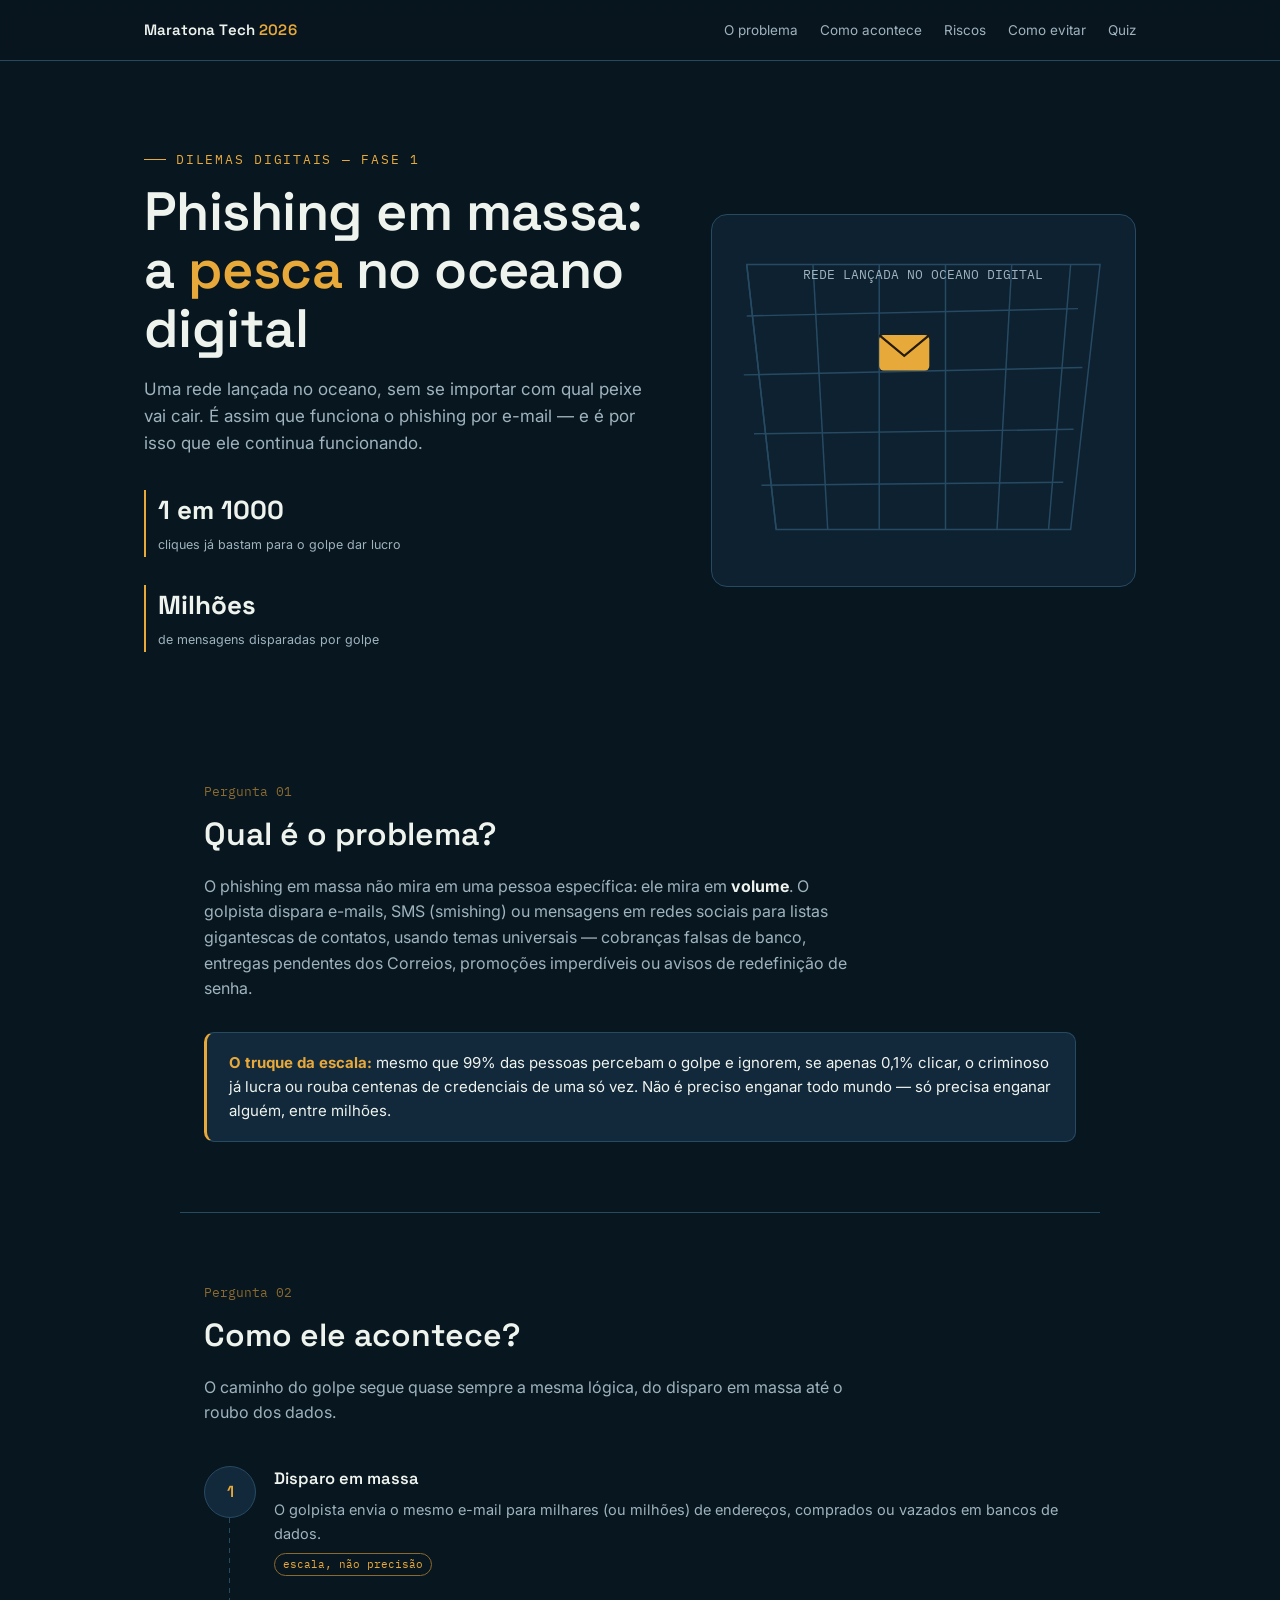
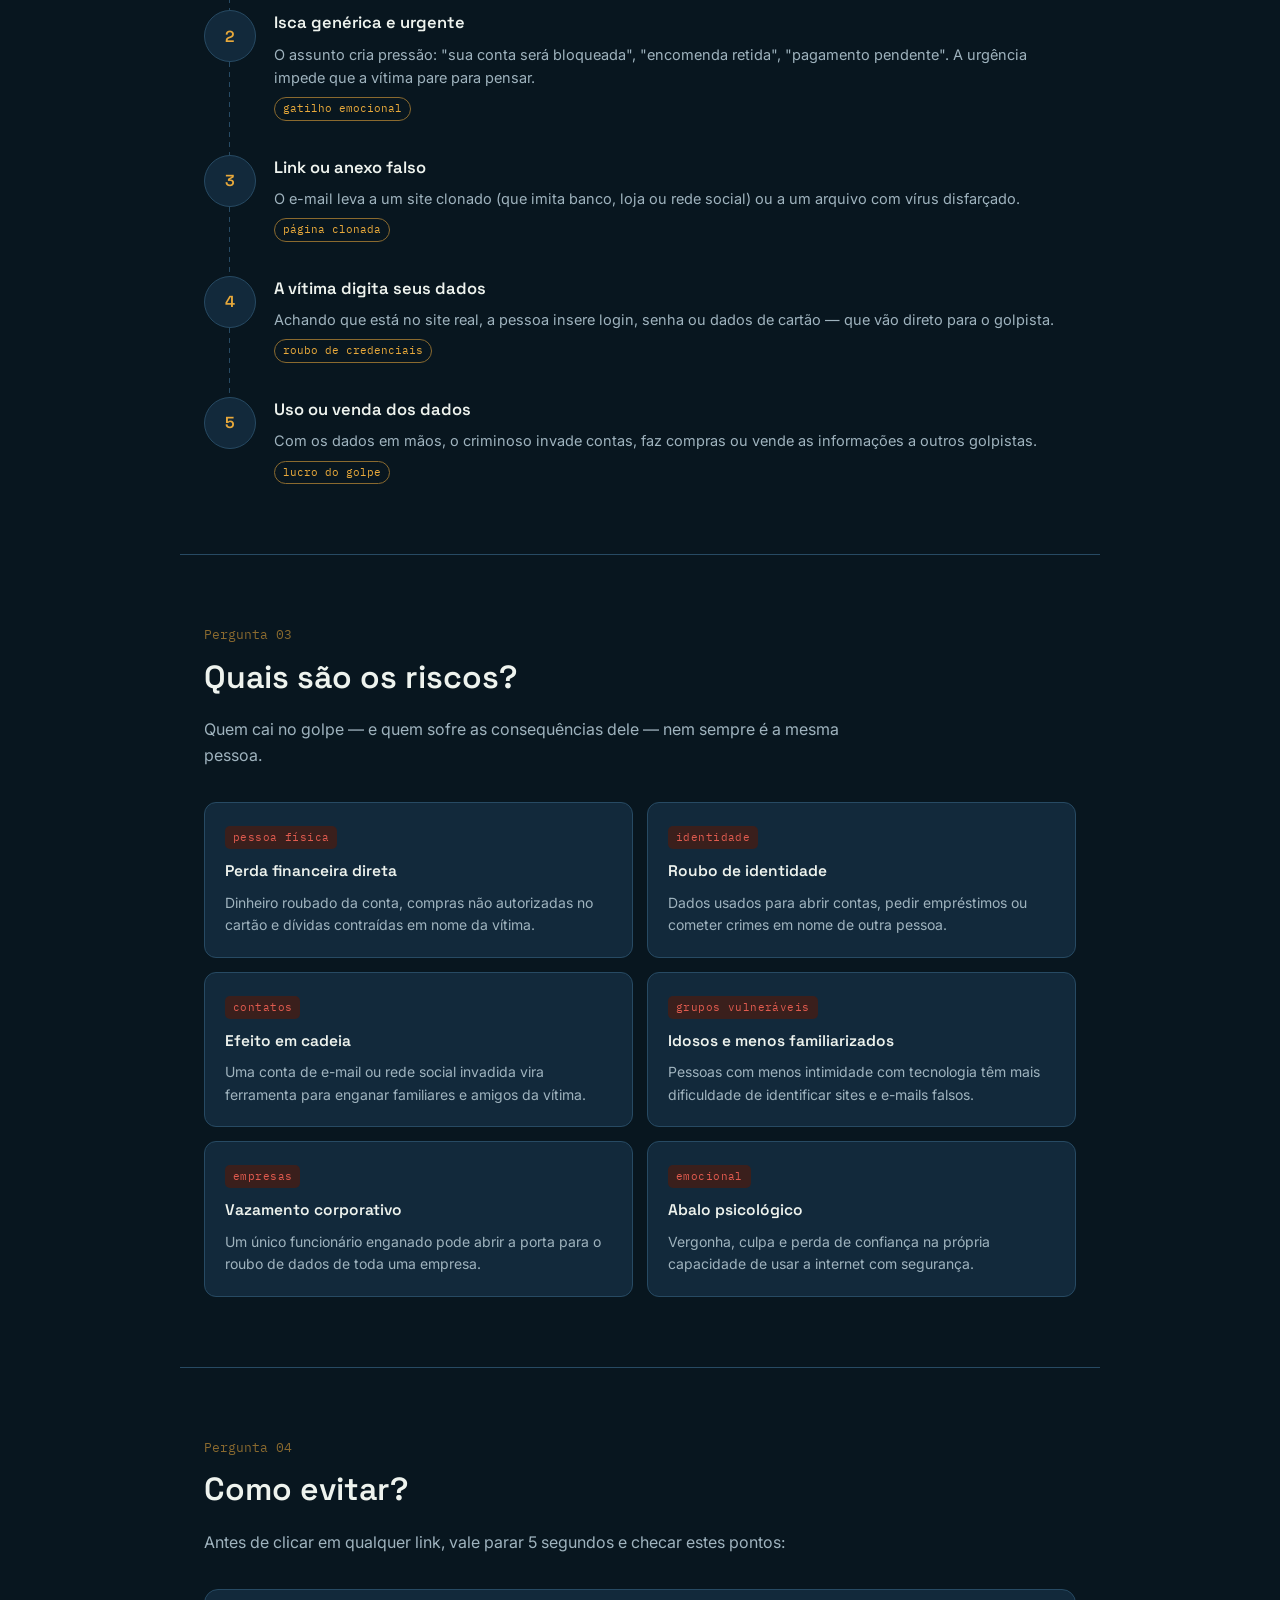
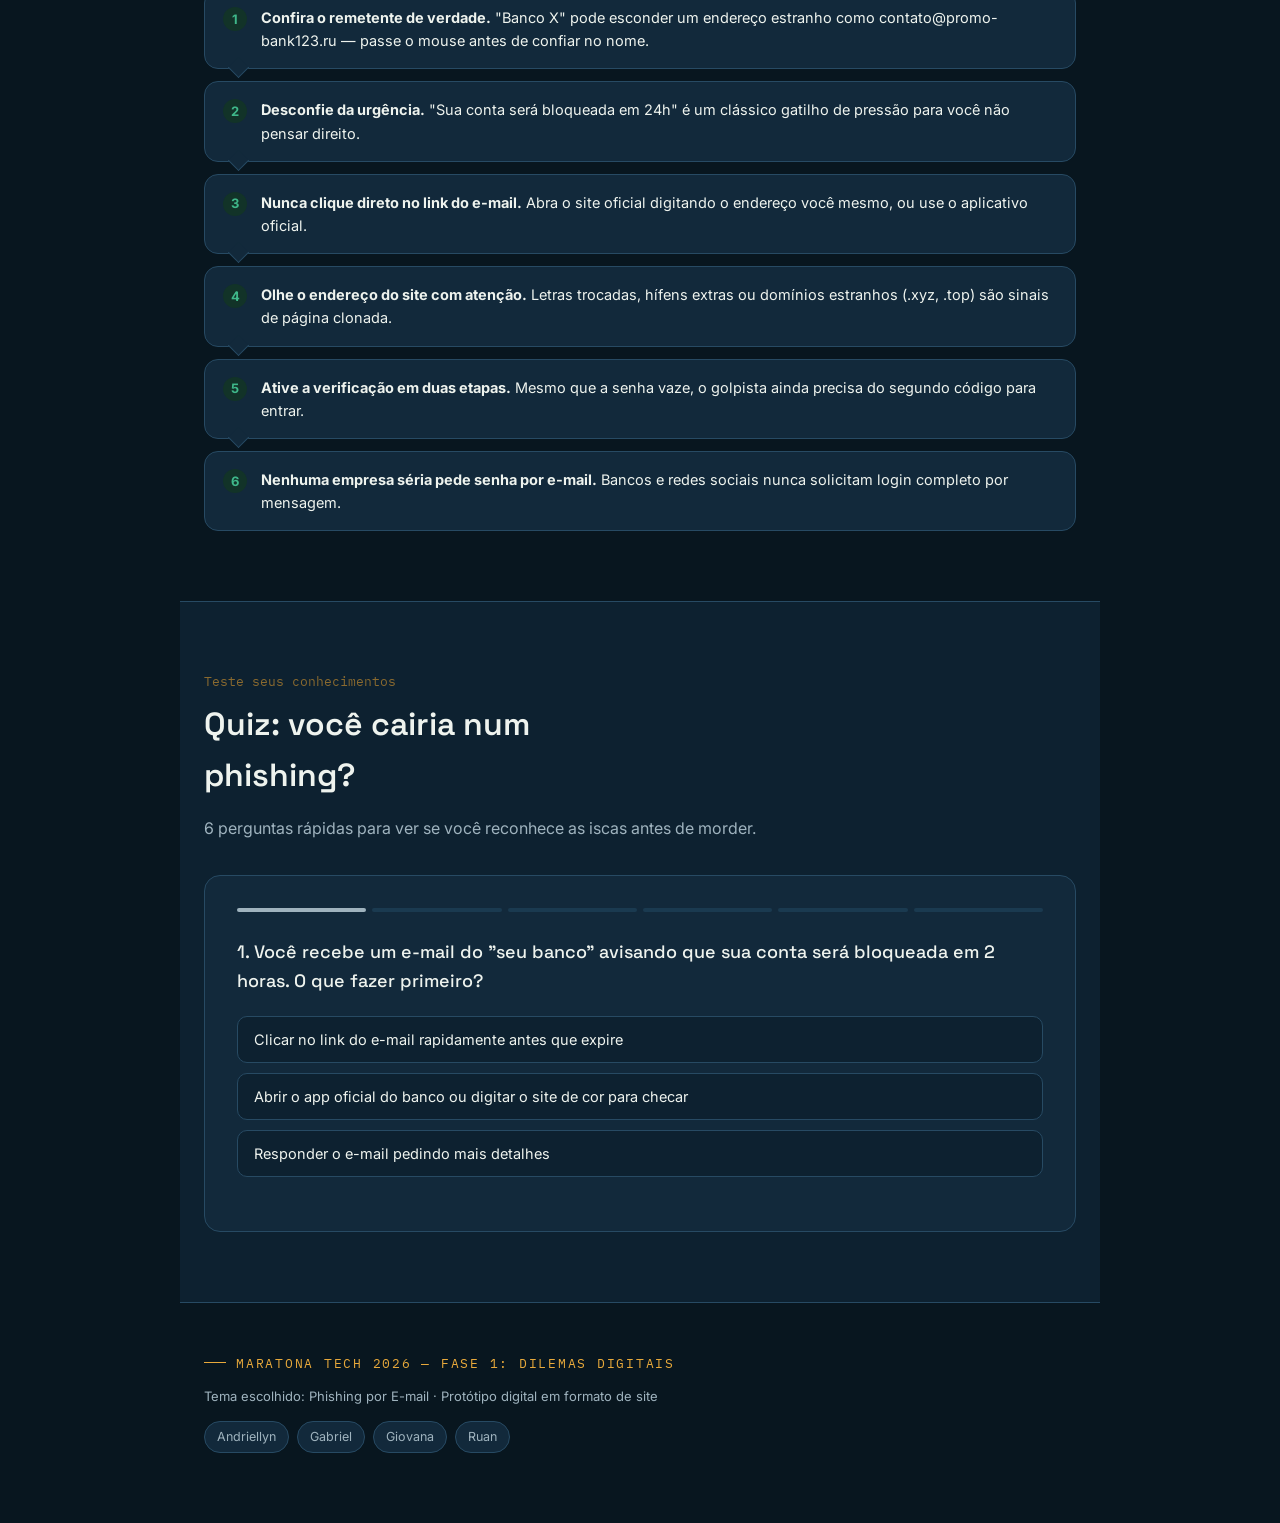
==== index.html @ bdad324e "Add files via upload" ====
<!DOCTYPE html>
<html lang="pt-BR">

<head>
  <meta charset="UTF-8">
  <meta name="viewport" content="width=device-width, initial-scale=1.0">
  <title>Phishing em Massa — Maratona Tech 2026</title>
  <link rel="preconnect" href="https://fonts.googleapis.com">
  <link rel="preconnect" href="https://fonts.gstatic.com" crossorigin>
  <link
    href="https://fonts.googleapis.com/css2?family=Space+Grotesk:wght@400;500;600;700&family=Inter:wght@400;500;600&family=IBM+Plex+Mono:wght@500&display=swap"
    rel="stylesheet">
  <style>
    :root {
      --navy-0: #08161F;
      --navy-1: #0D2130;
      --navy-2: #12293B;
      --navy-3: #1A3A50;
      --line: #274A63;
      --foam: #EEF3EE;
      --foam-dim: #9FB3BE;
      --hook: #E8A93B;
      --hook-dim: #8A6A2F;
      --danger: #E15B4F;
      --danger-bg: #3A1F1C;
      --safe: #3FB88A;
      --safe-bg: #123328;
    }

    * {
      box-sizing: border-box;
    }

    html {
      scroll-behavior: smooth;
    }

    body {
      margin: 0;
      background: var(--navy-0);
      color: var(--foam);
      font-family: 'Inter', sans-serif;
      line-height: 1.6;
      -webkit-font-smoothing: antialiased;
    }

    h1,
    h2,
    h3 {
      font-family: 'Space Grotesk', sans-serif;
      margin: 0;
      font-weight: 600;
    }

    .eyebrow {
      font-family: 'IBM Plex Mono', monospace;
      font-size: 12.5px;
      letter-spacing: 0.14em;
      text-transform: uppercase;
      color: var(--hook);
      display: flex;
      align-items: center;
      gap: 10px;
      margin-bottom: 14px;
    }

    .eyebrow::before {
      content: "";
      width: 22px;
      height: 1px;
      background: var(--hook);
      display: inline-block;
    }

    .wrap {
      max-width: 920px;
      margin: 0 auto;
      padding: 0 24px;
    }

    a {
      color: var(--hook);
    }

    /* NAV */
    nav {
      position: sticky;
      top: 0;
      z-index: 50;
      background: rgba(8, 22, 31, 0.88);
      backdrop-filter: blur(10px);
      border-bottom: 1px solid var(--line);
    }

    nav .wrap {
      display: flex;
      align-items: center;
      justify-content: space-between;
      height: 60px;
      max-width: 1040px;
    }

    .brand {
      font-family: 'Space Grotesk', sans-serif;
      font-weight: 600;
      font-size: 15px;
      letter-spacing: 0.01em;
    }

    .brand span {
      color: var(--hook);
    }

    nav ul {
      list-style: none;
      display: flex;
      gap: 22px;
      margin: 0;
      padding: 0;
    }

    nav a {
      color: var(--foam-dim);
      text-decoration: none;
      font-size: 13.5px;
      transition: color .2s;
    }

    nav a:hover {
      color: var(--foam);
    }

    @media (max-width:640px) {
      nav ul {
        display: none;
      }
    }

    /* HERO */
    .hero {
      max-width: 1040px;
      margin: 0 auto;
      padding: 88px 24px 60px;
      position: relative;
    }

    .hero-grid {
      display: grid;
      grid-template-columns: 1.1fr 0.9fr;
      gap: 48px;
      align-items: center;
    }

    @media (max-width:800px) {
      .hero-grid {
        grid-template-columns: 1fr;
      }
    }

    .hero h1 {
      font-size: clamp(34px, 5.4vw, 54px);
      line-height: 1.08;
      letter-spacing: -0.01em;
    }

    .hero h1 em {
      font-style: normal;
      color: var(--hook);
    }

    .hero p.lede {
      color: var(--foam-dim);
      font-size: 17px;
      max-width: 46ch;
      margin-top: 18px;
    }

    .hero-stats {
      display: flex;
      gap: 28px;
      margin-top: 32px;
      flex-wrap: wrap;
    }

    .stat {
      border-left: 2px solid var(--hook);
      padding-left: 12px;
    }

    .stat b {
      display: block;
      font-family: 'Space Grotesk', sans-serif;
      font-size: 26px;
    }

    .stat span {
      font-size: 12.5px;
      color: var(--foam-dim);
    }

    .net-box {
      background: var(--navy-1);
      border: 1px solid var(--line);
      border-radius: 16px;
      padding: 20px;
    }

    /* SECTIONS */
    section {
      max-width: 920px;
      margin: 0 auto;
      padding: 70px 24px;
    }

    section+section {
      border-top: 1px solid var(--line);
    }

    .q-num {
      font-family: 'IBM Plex Mono', monospace;
      color: var(--hook-dim);
      font-size: 13px;
    }

    h2.title {
      font-size: clamp(24px, 3.4vw, 32px);
      margin-top: 6px;
      max-width: 22ch;
    }

    .lead-text {
      color: var(--foam-dim);
      font-size: 16px;
      max-width: 65ch;
      margin-top: 14px;
    }

    /* PROBLEMA */
    .net-visual {
      margin-top: 36px;
    }

    .net-visual svg {
      width: 100%;
      height: auto;
      display: block;
    }

    .callout {
      margin-top: 30px;
      background: var(--navy-2);
      border: 1px solid var(--line);
      border-left: 3px solid var(--hook);
      border-radius: 10px;
      padding: 18px 22px;
      font-size: 15px;
      color: var(--foam);
    }

    .callout b {
      color: var(--hook);
    }

    /* FLOWCHART */
    .flow {
      margin-top: 40px;
      display: flex;
      flex-direction: column;
      gap: 0;
    }

    .flow-step {
      display: grid;
      grid-template-columns: 52px 1fr;
      gap: 18px;
      position: relative;
      padding-bottom: 34px;
    }

    .flow-step:last-child {
      padding-bottom: 0;
    }

    .flow-step::before {
      content: "";
      position: absolute;
      left: 25px;
      top: 52px;
      bottom: 0;
      width: 1px;
      background: repeating-linear-gradient(to bottom, var(--line) 0 5px, transparent 5px 10px);
    }

    .flow-step:last-child::before {
      display: none;
    }

    .flow-num {
      width: 52px;
      height: 52px;
      border-radius: 50%;
      background: var(--navy-2);
      border: 1px solid var(--line);
      display: flex;
      align-items: center;
      justify-content: center;
      font-family: 'Space Grotesk', sans-serif;
      font-weight: 600;
      color: var(--hook);
      flex-shrink: 0;
    }

    .flow-body h3 {
      font-size: 16.5px;
      margin-bottom: 6px;
    }

    .flow-body p {
      margin: 0;
      color: var(--foam-dim);
      font-size: 14.5px;
    }

    .flow-tag {
      display: inline-block;
      margin-top: 8px;
      font-family: 'IBM Plex Mono', monospace;
      font-size: 11px;
      color: var(--hook);
      border: 1px solid var(--hook-dim);
      padding: 2px 8px;
      border-radius: 20px;
    }

    /* RISCOS */
    .risk-grid {
      display: grid;
      grid-template-columns: 1fr 1fr;
      gap: 14px;
      margin-top: 34px;
    }

    @media (max-width:640px) {
      .risk-grid {
        grid-template-columns: 1fr;
      }
    }

    .risk-card {
      background: var(--navy-2);
      border: 1px solid var(--line);
      border-radius: 12px;
      padding: 20px;
    }

    .risk-card h3 {
      font-size: 15.5px;
      margin-bottom: 8px;
      color: var(--foam);
    }

    .risk-card p {
      margin: 0;
      font-size: 14px;
      color: var(--foam-dim);
    }

    .risk-card .tag {
      display: inline-block;
      margin-bottom: 10px;
      font-family: 'IBM Plex Mono', monospace;
      font-size: 10.5px;
      color: var(--danger);
      background: var(--danger-bg);
      padding: 3px 8px;
      border-radius: 5px;
      letter-spacing: 0.04em;
    }

    /* EVITAR */
    .tips {
      display: flex;
      flex-direction: column;
      gap: 12px;
      margin-top: 34px;
    }

    .tip {
      display: flex;
      gap: 14px;
      align-items: flex-start;
      background: var(--navy-2);
      border: 1px solid var(--line);
      border-radius: 14px;
      padding: 16px 18px;
      position: relative;
    }

    .tip::after {
      content: "";
      position: absolute;
      left: 26px;
      bottom: -7px;
      width: 14px;
      height: 14px;
      background: var(--navy-2);
      border-right: 1px solid var(--line);
      border-bottom: 1px solid var(--line);
      transform: rotate(45deg);
    }

    .tip:last-child::after {
      display: none;
    }

    .tip .check {
      flex-shrink: 0;
      width: 24px;
      height: 24px;
      border-radius: 50%;
      background: var(--safe-bg);
      color: var(--safe);
      display: flex;
      align-items: center;
      justify-content: center;
      font-size: 13px;
      font-weight: 700;
      margin-top: 1px;
    }

    .tip p {
      margin: 0;
      font-size: 14.5px;
    }

    .tip b {
      color: var(--foam);
    }

    /* QUIZ */
    .quiz-section {
      background: var(--navy-1);
      border-top: 1px solid var(--line);
    }

    .quiz-box {
      background: var(--navy-2);
      border: 1px solid var(--line);
      border-radius: 16px;
      padding: 32px;
      margin-top: 34px;
    }

    @media (max-width:640px) {
      .quiz-box {
        padding: 22px;
      }
    }

    .quiz-progress {
      display: flex;
      gap: 6px;
      margin-bottom: 26px;
    }

    .quiz-progress span {
      flex: 1;
      height: 4px;
      border-radius: 2px;
      background: var(--navy-3);
      transition: background .3s;
    }

    .quiz-progress span.done {
      background: var(--hook);
    }

    .quiz-progress span.current {
      background: var(--foam-dim);
    }

    .qtext {
      font-size: 18px;
      font-weight: 500;
      margin-bottom: 20px;
      font-family: 'Space Grotesk', sans-serif;
    }

    .options {
      display: flex;
      flex-direction: column;
      gap: 10px;
    }

    .opt {
      text-align: left;
      background: var(--navy-1);
      border: 1px solid var(--line);
      color: var(--foam);
      padding: 14px 16px;
      border-radius: 10px;
      font-family: 'Inter', sans-serif;
      font-size: 14.5px;
      cursor: pointer;
      transition: border-color .15s, background .15s;
    }

    .opt:hover {
      border-color: var(--hook-dim);
    }

    .opt.correct {
      border-color: var(--safe);
      background: var(--safe-bg);
    }

    .opt.wrong {
      border-color: var(--danger);
      background: var(--danger-bg);
    }

    .opt:disabled {
      cursor: default;
    }

    .feedback {
      margin-top: 16px;
      font-size: 14px;
      color: var(--foam-dim);
      display: none;
    }

    .feedback.show {
      display: block;
    }

    .feedback b {
      color: var(--foam);
    }

    .quiz-nav {
      display: flex;
      justify-content: flex-end;
      margin-top: 22px;
    }

    .btn {
      font-family: 'Space Grotesk', sans-serif;
      background: var(--hook);
      color: #241A05;
      border: none;
      padding: 11px 22px;
      border-radius: 8px;
      font-size: 14px;
      font-weight: 600;
      cursor: pointer;
      display: none;
    }

    .btn.show {
      display: inline-block;
    }

    .btn:hover {
      filter: brightness(1.08);
    }

    .result {
      display: none;
      text-align: center;
    }

    .result.show {
      display: block;
    }

    .result .score {
      font-family: 'Space Grotesk', sans-serif;
      font-size: 46px;
      color: var(--hook);
    }

    .result p {
      color: var(--foam-dim);
      max-width: 44ch;
      margin: 10px auto 0;
    }

    .btn-outline {
      margin-top: 20px;
      background: transparent;
      color: var(--foam);
      border: 1px solid var(--line);
      font-family: 'Inter', sans-serif;
      font-weight: 500;
      padding: 10px 18px;
      border-radius: 8px;
      cursor: pointer;
      font-size: 13.5px;
    }

    /* FOOTER */
    footer {
      max-width: 920px;
      margin: 0 auto;
      padding: 50px 24px 70px;
      border-top: 1px solid var(--line);
      font-size: 13px;
      color: var(--foam-dim);
    }

    .team {
      display: flex;
      flex-wrap: wrap;
      gap: 8px;
      margin-top: 14px;
    }

    .team span {
      background: var(--navy-2);
      border: 1px solid var(--line);
      padding: 5px 12px;
      border-radius: 20px;
      font-size: 12.5px;
    }
  </style>
</head>

<body>

  <nav>
    <div class="wrap">
      <div class="brand">Maratona Tech <span>2026</span></div>
      <ul>
        <li><a href="#problema">O problema</a></li>
        <li><a href="#acontece">Como acontece</a></li>
        <li><a href="#riscos">Riscos</a></li>
        <li><a href="#evitar">Como evitar</a></li>
        <li><a href="#quiz">Quiz</a></li>
      </ul>
    </div>
  </nav>

  <header class="hero">
    <div class="hero-grid">
      <div>
        <div class="eyebrow">Dilemas digitais — Fase 1</div>
        <h1>Phishing em massa: a <em>pesca</em> no oceano digital</h1>
        <p class="lede">Uma rede lançada no oceano, sem se importar com qual peixe vai cair. É assim que funciona o
          phishing por e-mail — e é por isso que ele continua funcionando.</p>
        <div class="hero-stats">
          <div class="stat"><b>1 em 1000</b><span>cliques já bastam para o golpe dar lucro</span></div>
          <div class="stat"><b>Milhões</b><span>de mensagens disparadas por golpe</span></div>
        </div>
      </div>
      <div class="net-box">
        <svg viewBox="0 0 260 220" xmlns="http://www.w3.org/2000/svg">
          <g stroke="#274A63" stroke-width="1" fill="none">
            <path d="M10 20 L250 20 L230 200 L30 200 Z" />
            <line x1="10" y1="20" x2="30" y2="200" />
            <line x1="55" y1="20" x2="65" y2="200" />
            <line x1="100" y1="20" x2="100" y2="200" />
            <line x1="145" y1="20" x2="145" y2="200" />
            <line x1="190" y1="20" x2="180" y2="200" />
            <line x1="230" y1="20" x2="215" y2="200" />
            <line x1="10" y1="55" x2="235" y2="50" />
            <line x1="8" y1="95" x2="238" y2="90" />
            <line x1="15" y1="135" x2="232" y2="132" />
            <line x1="20" y1="170" x2="225" y2="168" />
          </g>
          <g>
            <rect x="100" y="68" width="34" height="24" rx="3" fill="#E8A93B" />
            <path d="M100 68 L117 82 L134 68" stroke="#241A05" stroke-width="1.5" fill="none" />
          </g>
          <text x="130" y="30" text-anchor="middle" font-family="IBM Plex Mono, monospace" font-size="9"
            fill="#9FB3BE">REDE LANÇADA NO OCEANO DIGITAL</text>
        </svg>
      </div>
    </div>
  </header>

  <section id="problema">
    <div class="q-num">Pergunta 01</div>
    <h2 class="title">Qual é o problema?</h2>
    <p class="lead-text">
      O phishing em massa não mira em uma pessoa específica: ele mira em <b style="color:var(--foam)">volume</b>.
      O golpista dispara e-mails, SMS (smishing) ou mensagens em redes sociais para listas gigantescas de contatos,
      usando temas universais — cobranças falsas de banco, entregas pendentes dos Correios, promoções
      imperdíveis ou avisos de redefinição de senha.
    </p>
    <div class="callout">
      <b>O truque da escala:</b> mesmo que 99% das pessoas percebam o golpe e ignorem, se apenas 0,1% clicar,
      o criminoso já lucra ou rouba centenas de credenciais de uma só vez. Não é preciso enganar todo mundo —
      só precisa enganar alguém, entre milhões.
    </div>
  </section>

  <section id="acontece">
    <div class="q-num">Pergunta 02</div>
    <h2 class="title">Como ele acontece?</h2>
    <p class="lead-text">O caminho do golpe segue quase sempre a mesma lógica, do disparo em massa até o roubo dos
      dados.</p>

    <div class="flow">
      <div class="flow-step">
        <div class="flow-num">1</div>
        <div class="flow-body">
          <h3>Disparo em massa</h3>
          <p>O golpista envia o mesmo e-mail para milhares (ou milhões) de endereços, comprados ou vazados em bancos de
            dados.</p>
          <span class="flow-tag">escala, não precisão</span>
        </div>
      </div>
      <div class="flow-step">
        <div class="flow-num">2</div>
        <div class="flow-body">
          <h3>Isca genérica e urgente</h3>
          <p>O assunto cria pressão: "sua conta será bloqueada", "encomenda retida", "pagamento pendente". A urgência
            impede que a vítima pare para pensar.</p>
          <span class="flow-tag">gatilho emocional</span>
        </div>
      </div>
      <div class="flow-step">
        <div class="flow-num">3</div>
        <div class="flow-body">
          <h3>Link ou anexo falso</h3>
          <p>O e-mail leva a um site clonado (que imita banco, loja ou rede social) ou a um arquivo com vírus
            disfarçado.</p>
          <span class="flow-tag">página clonada</span>
        </div>
      </div>
      <div class="flow-step">
        <div class="flow-num">4</div>
        <div class="flow-body">
          <h3>A vítima digita seus dados</h3>
          <p>Achando que está no site real, a pessoa insere login, senha ou dados de cartão — que vão direto para o
            golpista.</p>
          <span class="flow-tag">roubo de credenciais</span>
        </div>
      </div>
      <div class="flow-step">
        <div class="flow-num">5</div>
        <div class="flow-body">
          <h3>Uso ou venda dos dados</h3>
          <p>Com os dados em mãos, o criminoso invade contas, faz compras ou vende as informações a outros golpistas.
          </p>
          <span class="flow-tag">lucro do golpe</span>
        </div>
      </div>
    </div>
  </section>

  <section id="riscos">
    <div class="q-num">Pergunta 03</div>
    <h2 class="title">Quais são os riscos?</h2>
    <p class="lead-text">Quem cai no golpe — e quem sofre as consequências dele — nem sempre é a mesma pessoa.</p>

    <div class="risk-grid">
      <div class="risk-card">
        <span class="tag">pessoa física</span>
        <h3>Perda financeira direta</h3>
        <p>Dinheiro roubado da conta, compras não autorizadas no cartão e dívidas contraídas em nome da vítima.</p>
      </div>
      <div class="risk-card">
        <span class="tag">identidade</span>
        <h3>Roubo de identidade</h3>
        <p>Dados usados para abrir contas, pedir empréstimos ou cometer crimes em nome de outra pessoa.</p>
      </div>
      <div class="risk-card">
        <span class="tag">contatos</span>
        <h3>Efeito em cadeia</h3>
        <p>Uma conta de e-mail ou rede social invadida vira ferramenta para enganar familiares e amigos da vítima.</p>
      </div>
      <div class="risk-card">
        <span class="tag">grupos vulneráveis</span>
        <h3>Idosos e menos familiarizados</h3>
        <p>Pessoas com menos intimidade com tecnologia têm mais dificuldade de identificar sites e e-mails falsos.</p>
      </div>
      <div class="risk-card">
        <span class="tag">empresas</span>
        <h3>Vazamento corporativo</h3>
        <p>Um único funcionário enganado pode abrir a porta para o roubo de dados de toda uma empresa.</p>
      </div>
      <div class="risk-card">
        <span class="tag">emocional</span>
        <h3>Abalo psicológico</h3>
        <p>Vergonha, culpa e perda de confiança na própria capacidade de usar a internet com segurança.</p>
      </div>
    </div>
  </section>

  <section id="evitar">
    <div class="q-num">Pergunta 04</div>
    <h2 class="title">Como evitar?</h2>
    <p class="lead-text">Antes de clicar em qualquer link, vale parar 5 segundos e checar estes pontos:</p>

    <div class="tips">
      <div class="tip">
        <div class="check">1</div>
        <p><b>Confira o remetente de verdade.</b> "Banco X" pode esconder um endereço estranho como
          contato@promo-bank123.ru — passe o mouse antes de confiar no nome.</p>
      </div>
      <div class="tip">
        <div class="check">2</div>
        <p><b>Desconfie da urgência.</b> "Sua conta será bloqueada em 24h" é um clássico gatilho de pressão para você
          não pensar direito.</p>
      </div>
      <div class="tip">
        <div class="check">3</div>
        <p><b>Nunca clique direto no link do e-mail.</b> Abra o site oficial digitando o endereço você mesmo, ou use o
          aplicativo oficial.</p>
      </div>
      <div class="tip">
        <div class="check">4</div>
        <p><b>Olhe o endereço do site com atenção.</b> Letras trocadas, hífens extras ou domínios estranhos (.xyz, .top)
          são sinais de página clonada.</p>
      </div>
      <div class="tip">
        <div class="check">5</div>
        <p><b>Ative a verificação em duas etapas.</b> Mesmo que a senha vaze, o golpista ainda precisa do segundo código
          para entrar.</p>
      </div>
      <div class="tip">
        <div class="check">6</div>
        <p><b>Nenhuma empresa séria pede senha por e-mail.</b> Bancos e redes sociais nunca solicitam login completo por
          mensagem.</p>
      </div>
    </div>
  </section>

  <section id="quiz" class="quiz-section">
    <div class="q-num">Teste seus conhecimentos</div>
    <h2 class="title">Quiz: você cairia num phishing?</h2>
    <p class="lead-text">6 perguntas rápidas para ver se você reconhece as iscas antes de morder.</p>

    <div class="quiz-box">
      <div class="quiz-progress" id="progress"></div>

      <div id="quiz-live">
        <div class="qtext" id="qtext"></div>
        <div class="options" id="options"></div>
        <div class="feedback" id="feedback"></div>
      </div>

      <div class="result" id="result">
        <div class="score" id="score"></div>
        <p id="resultMsg"></p>
        <button class="btn-outline" onclick="restartQuiz()">Refazer o quiz</button>
      </div>

      <div class="quiz-nav">
        <button class="btn" id="nextBtn" onclick="nextQuestion()">Próxima pergunta</button>
      </div>
    </div>
  </section>

  <footer>
    <div class="eyebrow" style="margin-bottom:6px;">Maratona Tech 2026 — Fase 1: Dilemas Digitais</div>
    <p>Tema escolhido: Phishing por E-mail · Protótipo digital em formato de site</p>
    <div class="team">
      <span>Andriellyn</span><span>Gabriel</span><span>Giovana</span><span>Ruan</span>
    </div>
  </footer>

  <script>
    const questions = [
      {
        q: "Você recebe um e-mail do \"seu banco\" avisando que sua conta será bloqueada em 2 horas. O que fazer primeiro?",
        options: [
          "Clicar no link do e-mail rapidamente antes que expire",
          "Abrir o app oficial do banco ou digitar o site de cor para checar",
          "Responder o e-mail pedindo mais detalhes"
        ],
        correct: 1,
        explain: "A urgência é a principal arma do golpista. O caminho seguro é sempre ir direto ao app ou site oficial, nunca pelo link recebido."
      },
      {
        q: "Qual desses é o maior sinal de alerta em um e-mail?",
        options: [
          "O logotipo da empresa está bonito e colorido",
          "O endereço do remetente não bate com o domínio oficial da empresa",
          "O e-mail chegou de manhã"
        ],
        correct: 1,
        explain: "Um logotipo bonito é fácil de copiar. O endereço real do remetente é muito mais difícil de falsificar de forma perfeita."
      },
      {
        q: "Por que o phishing em massa funciona mesmo enganando pouquíssimas pessoas?",
        options: [
          "Porque o golpista manda para poucas pessoas escolhidas a dedo",
          "Porque basta uma fração mínima clicar, entre milhões de mensagens, para dar lucro",
          "Porque todo mundo sempre cai no golpe"
        ],
        correct: 1,
        explain: "É a lógica da rede no oceano: 0,1% de milhões de mensagens ainda é um número enorme de vítimas."
      },
      {
        q: "Qual prática realmente reduz o risco mesmo se sua senha vazar?",
        options: [
          "Usar a mesma senha em todos os sites para não esquecer",
          "Ativar a verificação em duas etapas",
          "Guardar a senha anotada no post-it do monitor"
        ],
        correct: 1,
        explain: "A verificação em duas etapas exige um segundo código, então mesmo com a senha vazada o golpista não consegue entrar sozinho."
      },
      {
        q: "Uma empresa séria pede sua senha completa por e-mail para \"confirmar sua identidade\". Isso é normal?",
        options: [
          "Sim, é um procedimento comum de segurança",
          "Não, nenhuma empresa séria pede senha por e-mail",
          "Depende de quantas letras a senha tem"
        ],
        correct: 1,
        explain: "Pedir senha por e-mail é, na prática, sempre um sinal de golpe — bancos e serviços sérios não fazem isso."
      },
      {
        q: "Você recebeu um e-mail estranho de \"entrega dos Correios\" com um link. Qual a atitude mais segura?",
        options: [
          "Passar o mouse sobre o link para ver o endereço real antes de clicar",
          "Clicar assim mesmo, já que é rápido conferir",
          "Encaminhar o e-mail para vários amigos para eles verem"
        ],
        correct: 0,
        explain: "Verificar o endereço real do link (sem clicar) já revela boa parte dos golpes, por causa de domínios estranhos ou trocados."
      }
    ];

    let current = 0;
    let score = 0;
    let answered = false;

    function renderProgress() {
      const p = document.getElementById('progress');
      p.innerHTML = '';
      questions.forEach((_, i) => {
        const s = document.createElement('span');
        if (i < current) s.className = 'done';
        else if (i === current) s.className = 'current';
        p.appendChild(s);
      });
    }

    function renderQuestion() {
      answered = false;
      const item = questions[current];
      document.getElementById('qtext').textContent = (current + 1) + '. ' + item.q;
      const opts = document.getElementById('options');
      opts.innerHTML = '';
      item.options.forEach((opt, i) => {
        const b = document.createElement('button');
        b.className = 'opt';
        b.textContent = opt;
        b.onclick = () => selectAnswer(i);
        opts.appendChild(b);
      });
      document.getElementById('feedback').className = 'feedback';
      document.getElementById('feedback').textContent = '';
      document.getElementById('nextBtn').className = 'btn';
      renderProgress();
    }

    function selectAnswer(i) {
      if (answered) return;
      answered = true;
      const item = questions[current];
      const buttons = document.querySelectorAll('.opt');
      buttons.forEach((b, idx) => {
        b.disabled = true;
        if (idx === item.correct) b.classList.add('correct');
        else if (idx === i) b.classList.add('wrong');
      });
      if (i === item.correct) score++;
      const fb = document.getElementById('feedback');
      fb.innerHTML = (i === item.correct ? '<b>Certo. </b>' : '<b>Quase. </b>') + item.explain;
      fb.className = 'feedback show';
      document.getElementById('nextBtn').className = 'btn show';
      document.getElementById('nextBtn').textContent = current === questions.length - 1 ? 'Ver resultado' : 'Próxima pergunta';
    }

    function nextQuestion() {
      current++;
      if (current >= questions.length) {
        showResult();
      } else {
        renderQuestion();
      }
    }

    function showResult() {
      document.getElementById('quiz-live').style.display = 'none';
      document.getElementById('nextBtn').className = 'btn';
      document.getElementById('nextBtn').style.display = 'none';
      const result = document.getElementById('result');
      result.className = 'result show';
      document.getElementById('score').textContent = score + ' / ' + questions.length;
      let msg = '';
      if (score === questions.length) msg = 'Rede furada. Você identificou todas as iscas — continue assim ao checar remetentes e links.';
      else if (score >= questions.length - 2) msg = 'Bom olho. Você pegou a maioria das iscas, só fique atento aos detalhes que ainda passaram.';
      else msg = 'Vale reforçar o hábito de checar remetente, link e urgência antes de clicar em qualquer coisa.';
      document.getElementById('resultMsg').textContent = msg;
      renderProgress();
    }

    function restartQuiz() {
      current = 0;
      score = 0;
      document.getElementById('quiz-live').style.display = 'block';
      document.getElementById('nextBtn').style.display = 'inline-block';
      document.getElementById('result').className = 'result';
      renderQuestion();
    }

    renderQuestion();
  </script>

</body>

</html>
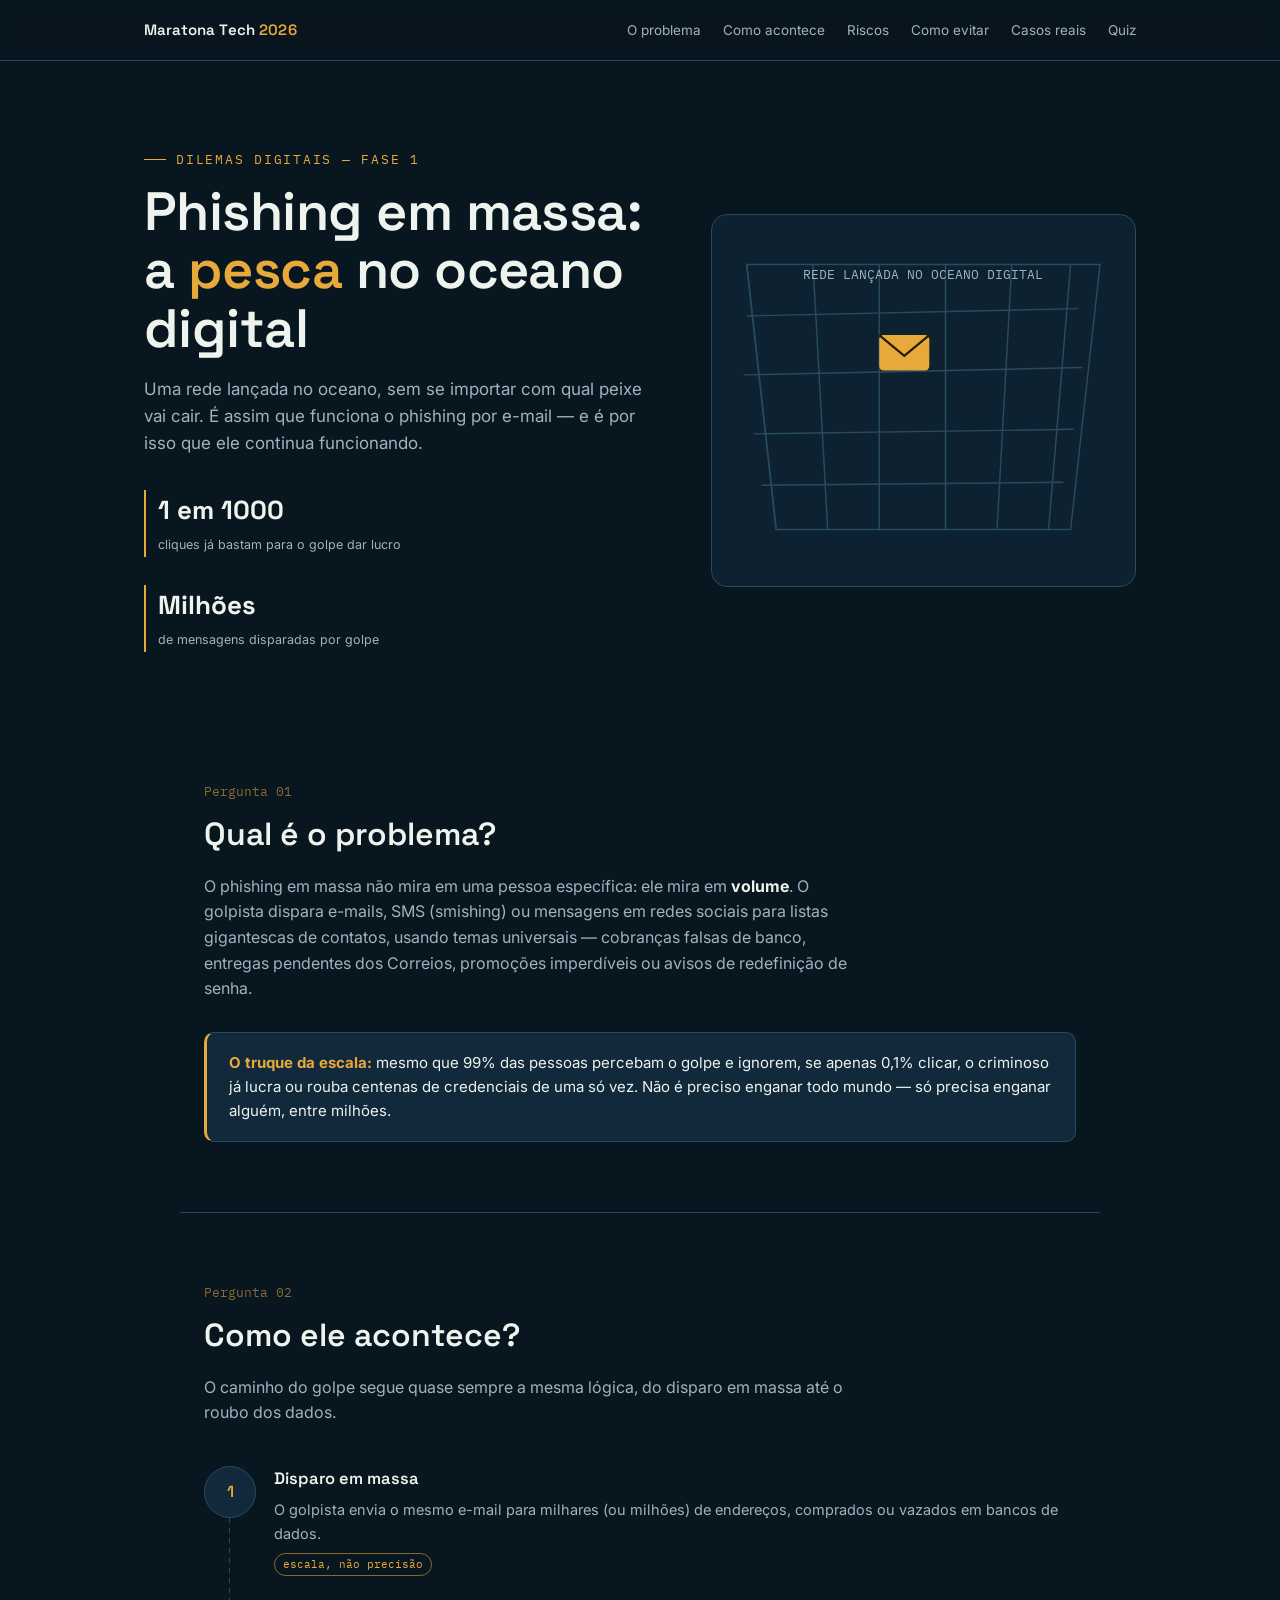
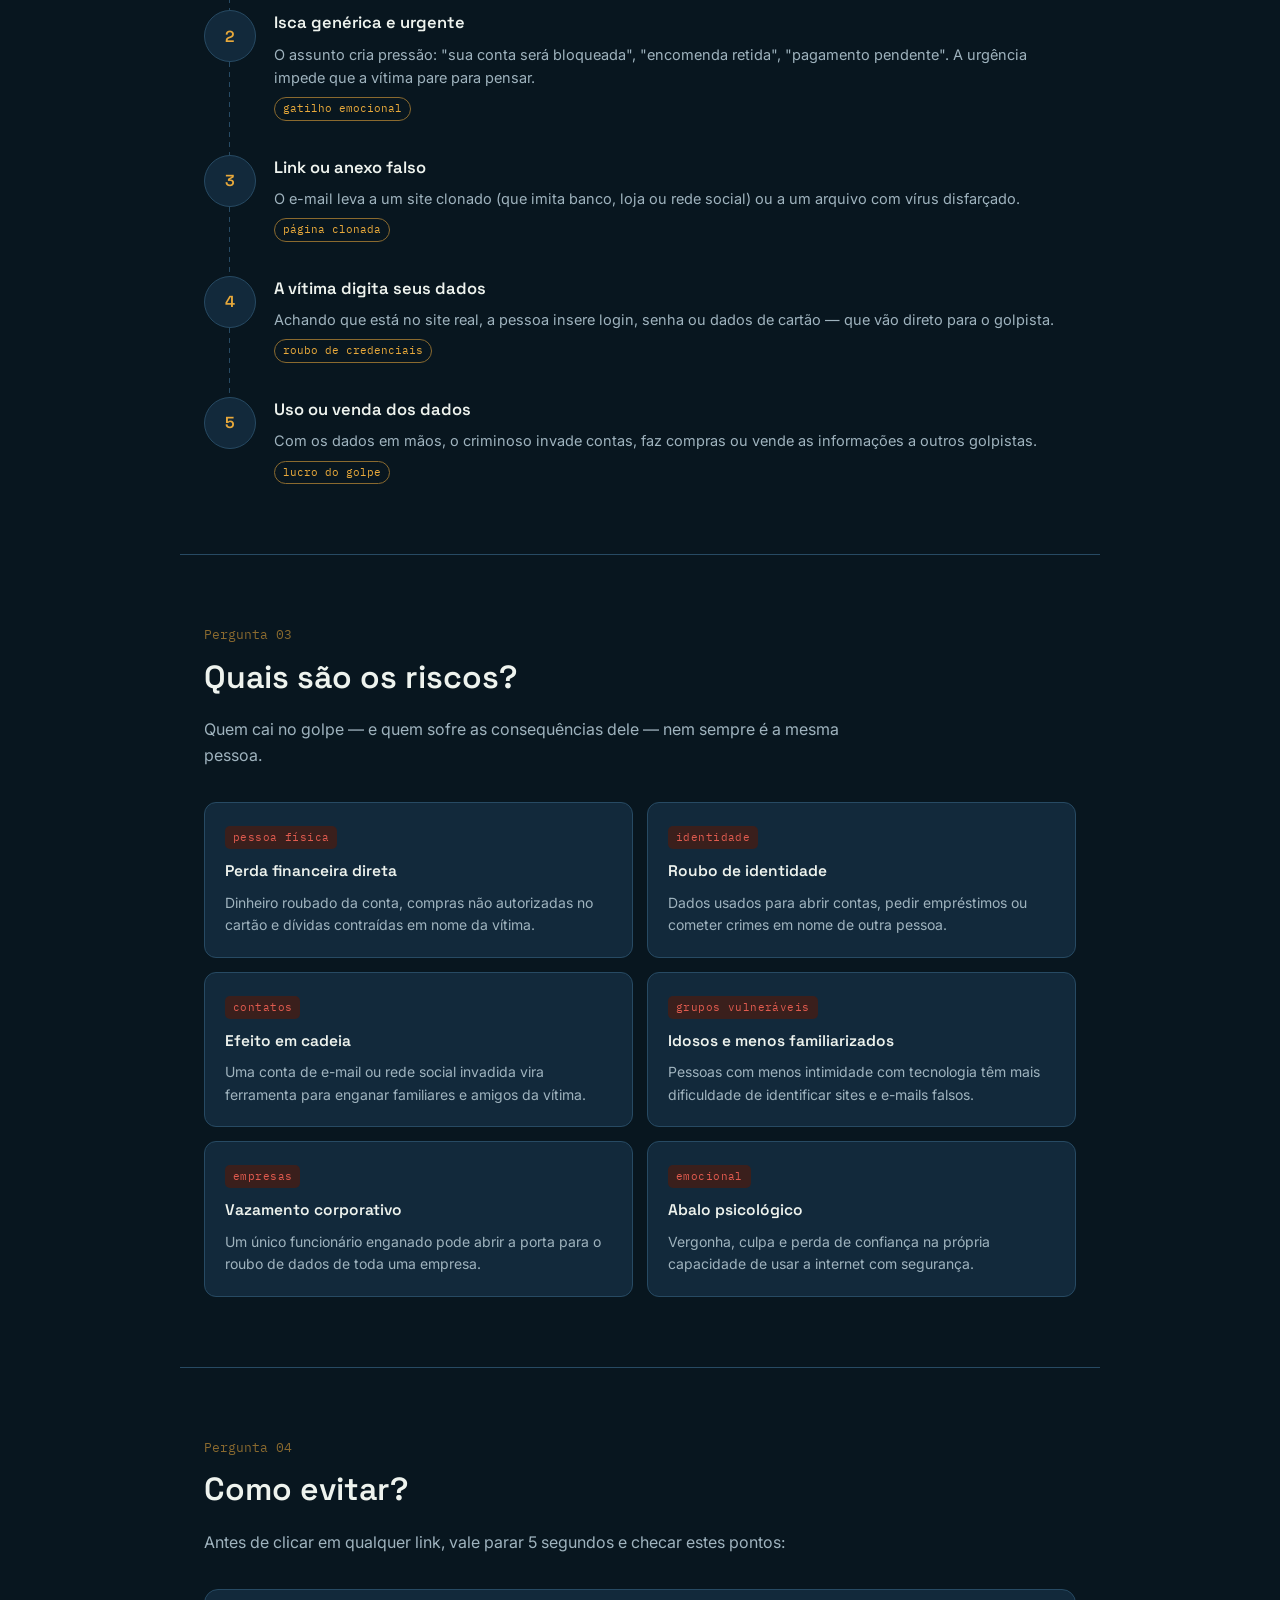
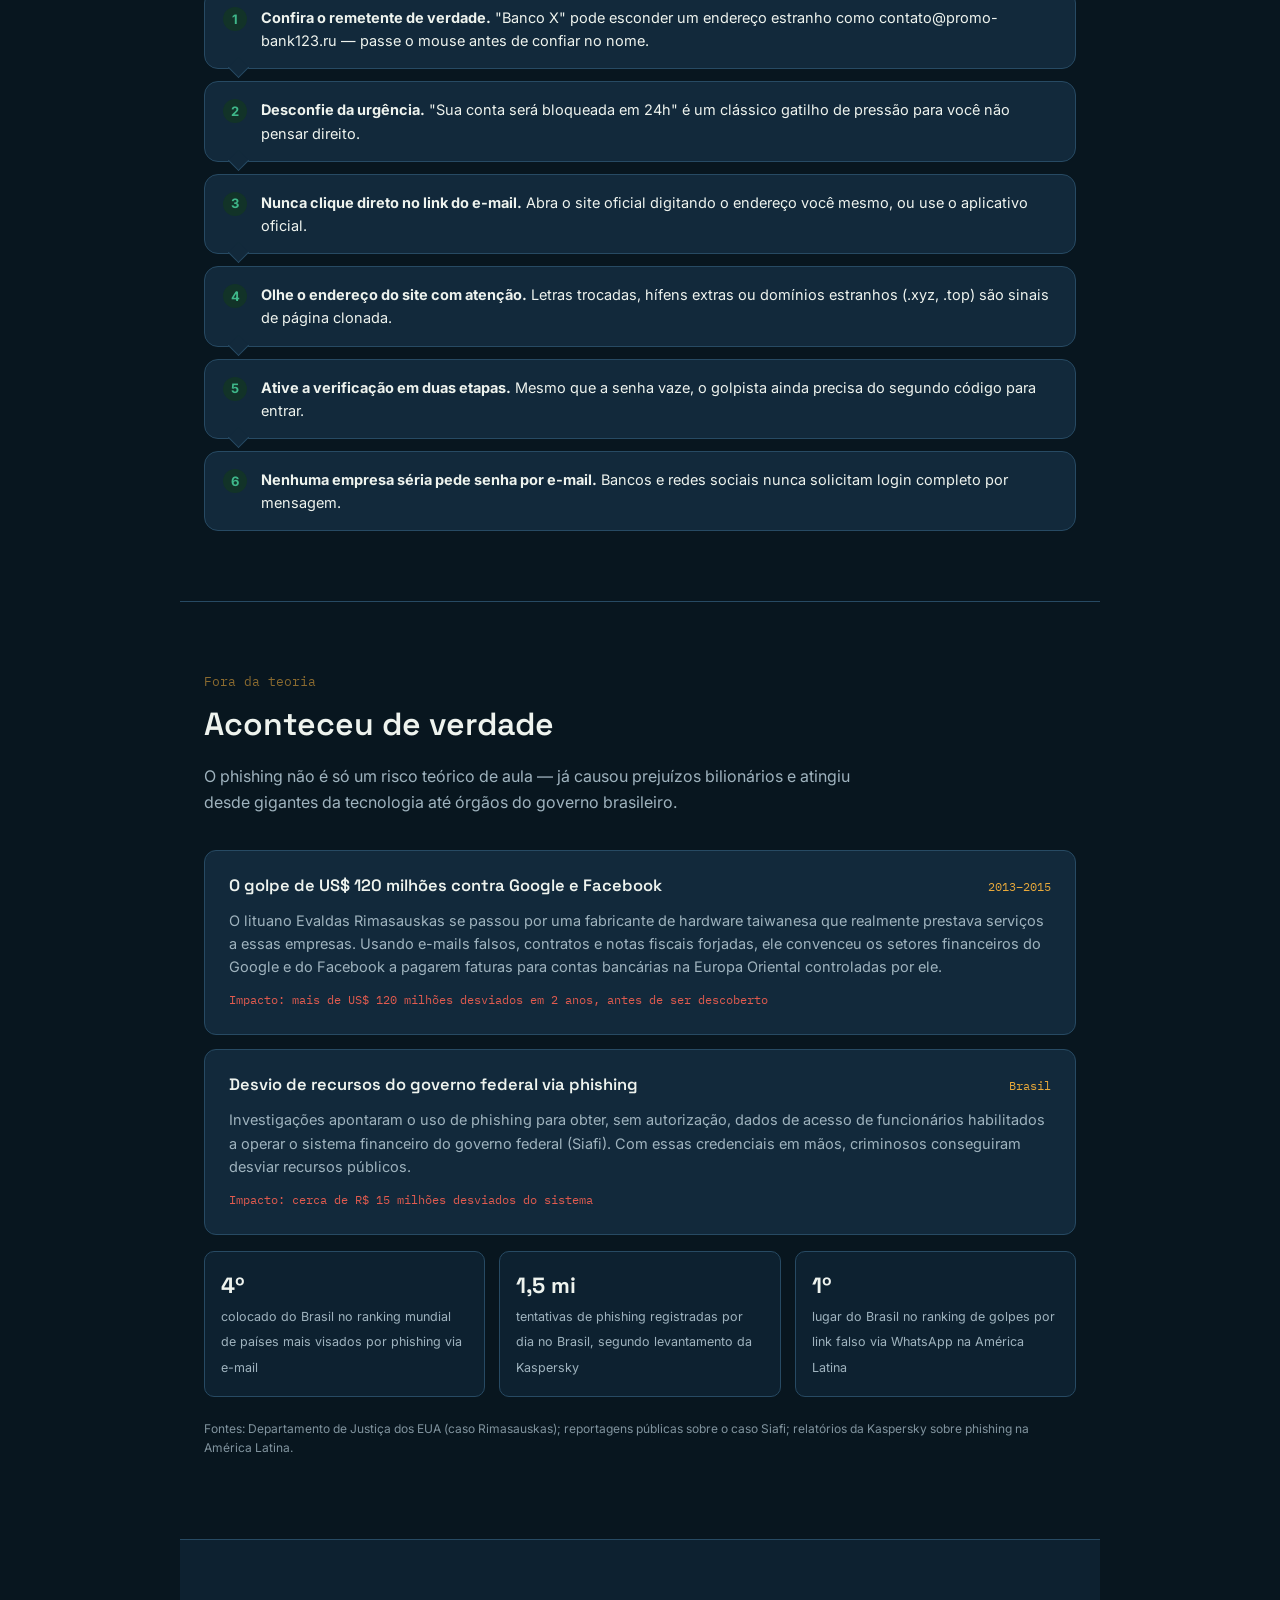
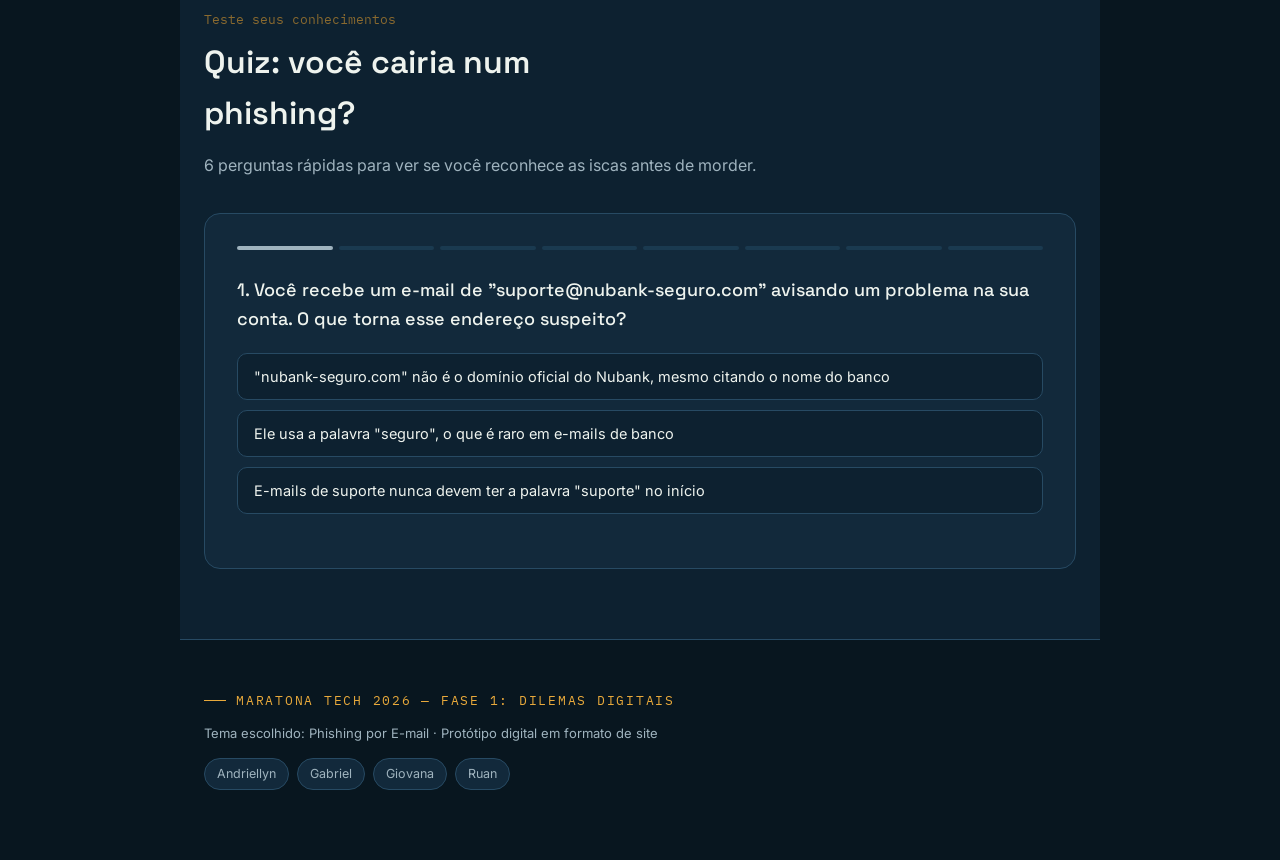
==== commit cfc49dc0: "Update print statement from 'Hello' to 'Goodbye'" ====
--- a/index.html
+++ b/index.html
@@ -1,1019 +1,290 @@
 <!DOCTYPE html>
 <html lang="pt-BR">
-
 <head>
-  <meta charset="UTF-8">
-  <meta name="viewport" content="width=device-width, initial-scale=1.0">
-  <title>Phishing em Massa — Maratona Tech 2026</title>
-  <link rel="preconnect" href="https://fonts.googleapis.com">
-  <link rel="preconnect" href="https://fonts.gstatic.com" crossorigin>
-  <link
-    href="https://fonts.googleapis.com/css2?family=Space+Grotesk:wght@400;500;600;700&family=Inter:wght@400;500;600&family=IBM+Plex+Mono:wght@500&display=swap"
-    rel="stylesheet">
-  <style>
-    :root {
-      --navy-0: #08161F;
-      --navy-1: #0D2130;
-      --navy-2: #12293B;
-      --navy-3: #1A3A50;
-      --line: #274A63;
-      --foam: #EEF3EE;
-      --foam-dim: #9FB3BE;
-      --hook: #E8A93B;
-      --hook-dim: #8A6A2F;
-      --danger: #E15B4F;
-      --danger-bg: #3A1F1C;
-      --safe: #3FB88A;
-      --safe-bg: #123328;
-    }
-
-    * {
-      box-sizing: border-box;
-    }
-
-    html {
-      scroll-behavior: smooth;
-    }
-
-    body {
-      margin: 0;
-      background: var(--navy-0);
-      color: var(--foam);
-      font-family: 'Inter', sans-serif;
-      line-height: 1.6;
-      -webkit-font-smoothing: antialiased;
-    }
-
-    h1,
-    h2,
-    h3 {
-      font-family: 'Space Grotesk', sans-serif;
-      margin: 0;
-      font-weight: 600;
-    }
-
-    .eyebrow {
-      font-family: 'IBM Plex Mono', monospace;
-      font-size: 12.5px;
-      letter-spacing: 0.14em;
-      text-transform: uppercase;
-      color: var(--hook);
-      display: flex;
-      align-items: center;
-      gap: 10px;
-      margin-bottom: 14px;
-    }
-
-    .eyebrow::before {
-      content: "";
-      width: 22px;
-      height: 1px;
-      background: var(--hook);
-      display: inline-block;
-    }
-
-    .wrap {
-      max-width: 920px;
-      margin: 0 auto;
-      padding: 0 24px;
-    }
-
-    a {
-      color: var(--hook);
-    }
-
-    /* NAV */
-    nav {
-      position: sticky;
-      top: 0;
-      z-index: 50;
-      background: rgba(8, 22, 31, 0.88);
-      backdrop-filter: blur(10px);
-      border-bottom: 1px solid var(--line);
-    }
-
-    nav .wrap {
-      display: flex;
-      align-items: center;
-      justify-content: space-between;
-      height: 60px;
-      max-width: 1040px;
-    }
-
-    .brand {
-      font-family: 'Space Grotesk', sans-serif;
-      font-weight: 600;
-      font-size: 15px;
-      letter-spacing: 0.01em;
-    }
-
-    .brand span {
-      color: var(--hook);
-    }
-
-    nav ul {
-      list-style: none;
-      display: flex;
-      gap: 22px;
-      margin: 0;
-      padding: 0;
-    }
-
-    nav a {
-      color: var(--foam-dim);
-      text-decoration: none;
-      font-size: 13.5px;
-      transition: color .2s;
-    }
-
-    nav a:hover {
-      color: var(--foam);
-    }
-
-    @media (max-width:640px) {
-      nav ul {
-        display: none;
-      }
-    }
-
-    /* HERO */
-    .hero {
-      max-width: 1040px;
-      margin: 0 auto;
-      padding: 88px 24px 60px;
-      position: relative;
-    }
-
-    .hero-grid {
-      display: grid;
-      grid-template-columns: 1.1fr 0.9fr;
-      gap: 48px;
-      align-items: center;
-    }
-
-    @media (max-width:800px) {
-      .hero-grid {
-        grid-template-columns: 1fr;
-      }
-    }
-
-    .hero h1 {
-      font-size: clamp(34px, 5.4vw, 54px);
-      line-height: 1.08;
-      letter-spacing: -0.01em;
-    }
-
-    .hero h1 em {
-      font-style: normal;
-      color: var(--hook);
-    }
-
-    .hero p.lede {
-      color: var(--foam-dim);
-      font-size: 17px;
-      max-width: 46ch;
-      margin-top: 18px;
-    }
-
-    .hero-stats {
-      display: flex;
-      gap: 28px;
-      margin-top: 32px;
-      flex-wrap: wrap;
-    }
-
-    .stat {
-      border-left: 2px solid var(--hook);
-      padding-left: 12px;
-    }
-
-    .stat b {
-      display: block;
-      font-family: 'Space Grotesk', sans-serif;
-      font-size: 26px;
-    }
-
-    .stat span {
-      font-size: 12.5px;
-      color: var(--foam-dim);
-    }
-
-    .net-box {
-      background: var(--navy-1);
-      border: 1px solid var(--line);
-      border-radius: 16px;
-      padding: 20px;
-    }
-
-    /* SECTIONS */
-    section {
-      max-width: 920px;
-      margin: 0 auto;
-      padding: 70px 24px;
-    }
-
-    section+section {
-      border-top: 1px solid var(--line);
-    }
-
-    .q-num {
-      font-family: 'IBM Plex Mono', monospace;
-      color: var(--hook-dim);
-      font-size: 13px;
-    }
-
-    h2.title {
-      font-size: clamp(24px, 3.4vw, 32px);
-      margin-top: 6px;
-      max-width: 22ch;
-    }
-
-    .lead-text {
-      color: var(--foam-dim);
-      font-size: 16px;
-      max-width: 65ch;
-      margin-top: 14px;
-    }
-
-    /* PROBLEMA */
-    .net-visual {
-      margin-top: 36px;
-    }
-
-    .net-visual svg {
-      width: 100%;
-      height: auto;
-      display: block;
-    }
-
-    .callout {
-      margin-top: 30px;
-      background: var(--navy-2);
-      border: 1px solid var(--line);
-      border-left: 3px solid var(--hook);
-      border-radius: 10px;
-      padding: 18px 22px;
-      font-size: 15px;
-      color: var(--foam);
-    }
-
-    .callout b {
-      color: var(--hook);
-    }
-
-    /* FLOWCHART */
-    .flow {
-      margin-top: 40px;
-      display: flex;
-      flex-direction: column;
-      gap: 0;
-    }
-
-    .flow-step {
-      display: grid;
-      grid-template-columns: 52px 1fr;
-      gap: 18px;
-      position: relative;
-      padding-bottom: 34px;
-    }
-
-    .flow-step:last-child {
-      padding-bottom: 0;
-    }
-
-    .flow-step::before {
-      content: "";
-      position: absolute;
-      left: 25px;
-      top: 52px;
-      bottom: 0;
-      width: 1px;
-      background: repeating-linear-gradient(to bottom, var(--line) 0 5px, transparent 5px 10px);
-    }
-
-    .flow-step:last-child::before {
-      display: none;
-    }
-
-    .flow-num {
-      width: 52px;
-      height: 52px;
-      border-radius: 50%;
-      background: var(--navy-2);
-      border: 1px solid var(--line);
-      display: flex;
-      align-items: center;
-      justify-content: center;
-      font-family: 'Space Grotesk', sans-serif;
-      font-weight: 600;
-      color: var(--hook);
-      flex-shrink: 0;
-    }
-
-    .flow-body h3 {
-      font-size: 16.5px;
-      margin-bottom: 6px;
-    }
-
-    .flow-body p {
-      margin: 0;
-      color: var(--foam-dim);
-      font-size: 14.5px;
-    }
-
-    .flow-tag {
-      display: inline-block;
-      margin-top: 8px;
-      font-family: 'IBM Plex Mono', monospace;
-      font-size: 11px;
-      color: var(--hook);
-      border: 1px solid var(--hook-dim);
-      padding: 2px 8px;
-      border-radius: 20px;
-    }
-
-    /* RISCOS */
-    .risk-grid {
-      display: grid;
-      grid-template-columns: 1fr 1fr;
-      gap: 14px;
-      margin-top: 34px;
-    }
-
-    @media (max-width:640px) {
-      .risk-grid {
-        grid-template-columns: 1fr;
-      }
-    }
-
-    .risk-card {
-      background: var(--navy-2);
-      border: 1px solid var(--line);
-      border-radius: 12px;
-      padding: 20px;
-    }
-
-    .risk-card h3 {
-      font-size: 15.5px;
-      margin-bottom: 8px;
-      color: var(--foam);
-    }
-
-    .risk-card p {
-      margin: 0;
-      font-size: 14px;
-      color: var(--foam-dim);
-    }
-
-    .risk-card .tag {
-      display: inline-block;
-      margin-bottom: 10px;
-      font-family: 'IBM Plex Mono', monospace;
-      font-size: 10.5px;
-      color: var(--danger);
-      background: var(--danger-bg);
-      padding: 3px 8px;
-      border-radius: 5px;
-      letter-spacing: 0.04em;
-    }
-
-    /* EVITAR */
-    .tips {
-      display: flex;
-      flex-direction: column;
-      gap: 12px;
-      margin-top: 34px;
-    }
-
-    .tip {
-      display: flex;
-      gap: 14px;
-      align-items: flex-start;
-      background: var(--navy-2);
-      border: 1px solid var(--line);
-      border-radius: 14px;
-      padding: 16px 18px;
-      position: relative;
-    }
-
-    .tip::after {
-      content: "";
-      position: absolute;
-      left: 26px;
-      bottom: -7px;
-      width: 14px;
-      height: 14px;
-      background: var(--navy-2);
-      border-right: 1px solid var(--line);
-      border-bottom: 1px solid var(--line);
-      transform: rotate(45deg);
-    }
-
-    .tip:last-child::after {
-      display: none;
-    }
-
-    .tip .check {
-      flex-shrink: 0;
-      width: 24px;
-      height: 24px;
-      border-radius: 50%;
-      background: var(--safe-bg);
-      color: var(--safe);
-      display: flex;
-      align-items: center;
-      justify-content: center;
-      font-size: 13px;
-      font-weight: 700;
-      margin-top: 1px;
-    }
-
-    .tip p {
-      margin: 0;
-      font-size: 14.5px;
-    }
-
-    .tip b {
-      color: var(--foam);
-    }
-
-    /* QUIZ */
-    .quiz-section {
-      background: var(--navy-1);
-      border-top: 1px solid var(--line);
-    }
-
-    .quiz-box {
-      background: var(--navy-2);
-      border: 1px solid var(--line);
-      border-radius: 16px;
-      padding: 32px;
-      margin-top: 34px;
-    }
-
-    @media (max-width:640px) {
-      .quiz-box {
-        padding: 22px;
-      }
-    }
-
-    .quiz-progress {
-      display: flex;
-      gap: 6px;
-      margin-bottom: 26px;
-    }
-
-    .quiz-progress span {
-      flex: 1;
-      height: 4px;
-      border-radius: 2px;
-      background: var(--navy-3);
-      transition: background .3s;
-    }
-
-    .quiz-progress span.done {
-      background: var(--hook);
-    }
-
-    .quiz-progress span.current {
-      background: var(--foam-dim);
-    }
-
-    .qtext {
-      font-size: 18px;
-      font-weight: 500;
-      margin-bottom: 20px;
-      font-family: 'Space Grotesk', sans-serif;
-    }
-
-    .options {
-      display: flex;
-      flex-direction: column;
-      gap: 10px;
-    }
-
-    .opt {
-      text-align: left;
-      background: var(--navy-1);
-      border: 1px solid var(--line);
-      color: var(--foam);
-      padding: 14px 16px;
-      border-radius: 10px;
-      font-family: 'Inter', sans-serif;
-      font-size: 14.5px;
-      cursor: pointer;
-      transition: border-color .15s, background .15s;
-    }
-
-    .opt:hover {
-      border-color: var(--hook-dim);
-    }
-
-    .opt.correct {
-      border-color: var(--safe);
-      background: var(--safe-bg);
-    }
-
-    .opt.wrong {
-      border-color: var(--danger);
-      background: var(--danger-bg);
-    }
-
-    .opt:disabled {
-      cursor: default;
-    }
-
-    .feedback {
-      margin-top: 16px;
-      font-size: 14px;
-      color: var(--foam-dim);
-      display: none;
-    }
-
-    .feedback.show {
-      display: block;
-    }
-
-    .feedback b {
-      color: var(--foam);
-    }
-
-    .quiz-nav {
-      display: flex;
-      justify-content: flex-end;
-      margin-top: 22px;
-    }
-
-    .btn {
-      font-family: 'Space Grotesk', sans-serif;
-      background: var(--hook);
-      color: #241A05;
-      border: none;
-      padding: 11px 22px;
-      border-radius: 8px;
-      font-size: 14px;
-      font-weight: 600;
-      cursor: pointer;
-      display: none;
-    }
-
-    .btn.show {
-      display: inline-block;
-    }
-
-    .btn:hover {
-      filter: brightness(1.08);
-    }
-
-    .result {
-      display: none;
-      text-align: center;
-    }
-
-    .result.show {
-      display: block;
-    }
-
-    .result .score {
-      font-family: 'Space Grotesk', sans-serif;
-      font-size: 46px;
-      color: var(--hook);
-    }
-
-    .result p {
-      color: var(--foam-dim);
-      max-width: 44ch;
-      margin: 10px auto 0;
-    }
-
-    .btn-outline {
-      margin-top: 20px;
-      background: transparent;
-      color: var(--foam);
-      border: 1px solid var(--line);
-      font-family: 'Inter', sans-serif;
-      font-weight: 500;
-      padding: 10px 18px;
-      border-radius: 8px;
-      cursor: pointer;
-      font-size: 13.5px;
-    }
-
-    /* FOOTER */
-    footer {
-      max-width: 920px;
-      margin: 0 auto;
-      padding: 50px 24px 70px;
-      border-top: 1px solid var(--line);
-      font-size: 13px;
-      color: var(--foam-dim);
-    }
-
-    .team {
-      display: flex;
-      flex-wrap: wrap;
-      gap: 8px;
-      margin-top: 14px;
-    }
-
-    .team span {
-      background: var(--navy-2);
-      border: 1px solid var(--line);
-      padding: 5px 12px;
-      border-radius: 20px;
-      font-size: 12.5px;
-    }
-  </style>
+<meta charset="UTF-8">
+<meta name="viewport" content="width=device-width, initial-scale=1.0">
+<title>Phishing em Massa — Maratona Tech 2026</title>
+<link rel="preconnect" href="https://fonts.googleapis.com">
+<link rel="preconnect" href="https://fonts.gstatic.com" crossorigin>
+<link href="https://fonts.googleapis.com/css2?family=Space+Grotesk:wght@400;500;600;700&family=Inter:wght@400;500;600&family=IBM+Plex+Mono:wght@500&display=swap" rel="stylesheet">
+<link rel="stylesheet" href="style.css">
 </head>
-
 <body>
 
-  <nav>
-    <div class="wrap">
-      <div class="brand">Maratona Tech <span>2026</span></div>
-      <ul>
-        <li><a href="#problema">O problema</a></li>
-        <li><a href="#acontece">Como acontece</a></li>
-        <li><a href="#riscos">Riscos</a></li>
-        <li><a href="#evitar">Como evitar</a></li>
-        <li><a href="#quiz">Quiz</a></li>
-      </ul>
-    </div>
-  </nav>
-
-  <header class="hero">
-    <div class="hero-grid">
-      <div>
-        <div class="eyebrow">Dilemas digitais — Fase 1</div>
-        <h1>Phishing em massa: a <em>pesca</em> no oceano digital</h1>
-        <p class="lede">Uma rede lançada no oceano, sem se importar com qual peixe vai cair. É assim que funciona o
-          phishing por e-mail — e é por isso que ele continua funcionando.</p>
-        <div class="hero-stats">
-          <div class="stat"><b>1 em 1000</b><span>cliques já bastam para o golpe dar lucro</span></div>
-          <div class="stat"><b>Milhões</b><span>de mensagens disparadas por golpe</span></div>
-        </div>
-      </div>
-      <div class="net-box">
-        <svg viewBox="0 0 260 220" xmlns="http://www.w3.org/2000/svg">
-          <g stroke="#274A63" stroke-width="1" fill="none">
-            <path d="M10 20 L250 20 L230 200 L30 200 Z" />
-            <line x1="10" y1="20" x2="30" y2="200" />
-            <line x1="55" y1="20" x2="65" y2="200" />
-            <line x1="100" y1="20" x2="100" y2="200" />
-            <line x1="145" y1="20" x2="145" y2="200" />
-            <line x1="190" y1="20" x2="180" y2="200" />
-            <line x1="230" y1="20" x2="215" y2="200" />
-            <line x1="10" y1="55" x2="235" y2="50" />
-            <line x1="8" y1="95" x2="238" y2="90" />
-            <line x1="15" y1="135" x2="232" y2="132" />
-            <line x1="20" y1="170" x2="225" y2="168" />
-          </g>
-          <g>
-            <rect x="100" y="68" width="34" height="24" rx="3" fill="#E8A93B" />
-            <path d="M100 68 L117 82 L134 68" stroke="#241A05" stroke-width="1.5" fill="none" />
-          </g>
-          <text x="130" y="30" text-anchor="middle" font-family="IBM Plex Mono, monospace" font-size="9"
-            fill="#9FB3BE">REDE LANÇADA NO OCEANO DIGITAL</text>
-        </svg>
-      </div>
-    </div>
-  </header>
-
-  <section id="problema">
-    <div class="q-num">Pergunta 01</div>
-    <h2 class="title">Qual é o problema?</h2>
-    <p class="lead-text">
-      O phishing em massa não mira em uma pessoa específica: ele mira em <b style="color:var(--foam)">volume</b>.
-      O golpista dispara e-mails, SMS (smishing) ou mensagens em redes sociais para listas gigantescas de contatos,
-      usando temas universais — cobranças falsas de banco, entregas pendentes dos Correios, promoções
-      imperdíveis ou avisos de redefinição de senha.
-    </p>
-    <div class="callout">
-      <b>O truque da escala:</b> mesmo que 99% das pessoas percebam o golpe e ignorem, se apenas 0,1% clicar,
-      o criminoso já lucra ou rouba centenas de credenciais de uma só vez. Não é preciso enganar todo mundo —
-      só precisa enganar alguém, entre milhões.
-    </div>
-  </section>
-
-  <section id="acontece">
-    <div class="q-num">Pergunta 02</div>
-    <h2 class="title">Como ele acontece?</h2>
-    <p class="lead-text">O caminho do golpe segue quase sempre a mesma lógica, do disparo em massa até o roubo dos
-      dados.</p>
-
-    <div class="flow">
-      <div class="flow-step">
-        <div class="flow-num">1</div>
-        <div class="flow-body">
-          <h3>Disparo em massa</h3>
-          <p>O golpista envia o mesmo e-mail para milhares (ou milhões) de endereços, comprados ou vazados em bancos de
-            dados.</p>
-          <span class="flow-tag">escala, não precisão</span>
-        </div>
-      </div>
-      <div class="flow-step">
-        <div class="flow-num">2</div>
-        <div class="flow-body">
-          <h3>Isca genérica e urgente</h3>
-          <p>O assunto cria pressão: "sua conta será bloqueada", "encomenda retida", "pagamento pendente". A urgência
-            impede que a vítima pare para pensar.</p>
-          <span class="flow-tag">gatilho emocional</span>
-        </div>
-      </div>
-      <div class="flow-step">
-        <div class="flow-num">3</div>
-        <div class="flow-body">
-          <h3>Link ou anexo falso</h3>
-          <p>O e-mail leva a um site clonado (que imita banco, loja ou rede social) ou a um arquivo com vírus
-            disfarçado.</p>
-          <span class="flow-tag">página clonada</span>
-        </div>
-      </div>
-      <div class="flow-step">
-        <div class="flow-num">4</div>
-        <div class="flow-body">
-          <h3>A vítima digita seus dados</h3>
-          <p>Achando que está no site real, a pessoa insere login, senha ou dados de cartão — que vão direto para o
-            golpista.</p>
-          <span class="flow-tag">roubo de credenciais</span>
-        </div>
-      </div>
-      <div class="flow-step">
-        <div class="flow-num">5</div>
-        <div class="flow-body">
-          <h3>Uso ou venda dos dados</h3>
-          <p>Com os dados em mãos, o criminoso invade contas, faz compras ou vende as informações a outros golpistas.
-          </p>
-          <span class="flow-tag">lucro do golpe</span>
-        </div>
-      </div>
-    </div>
-  </section>
-
-  <section id="riscos">
-    <div class="q-num">Pergunta 03</div>
-    <h2 class="title">Quais são os riscos?</h2>
-    <p class="lead-text">Quem cai no golpe — e quem sofre as consequências dele — nem sempre é a mesma pessoa.</p>
-
-    <div class="risk-grid">
-      <div class="risk-card">
-        <span class="tag">pessoa física</span>
-        <h3>Perda financeira direta</h3>
-        <p>Dinheiro roubado da conta, compras não autorizadas no cartão e dívidas contraídas em nome da vítima.</p>
-      </div>
-      <div class="risk-card">
-        <span class="tag">identidade</span>
-        <h3>Roubo de identidade</h3>
-        <p>Dados usados para abrir contas, pedir empréstimos ou cometer crimes em nome de outra pessoa.</p>
-      </div>
-      <div class="risk-card">
-        <span class="tag">contatos</span>
-        <h3>Efeito em cadeia</h3>
-        <p>Uma conta de e-mail ou rede social invadida vira ferramenta para enganar familiares e amigos da vítima.</p>
-      </div>
-      <div class="risk-card">
-        <span class="tag">grupos vulneráveis</span>
-        <h3>Idosos e menos familiarizados</h3>
-        <p>Pessoas com menos intimidade com tecnologia têm mais dificuldade de identificar sites e e-mails falsos.</p>
-      </div>
-      <div class="risk-card">
-        <span class="tag">empresas</span>
-        <h3>Vazamento corporativo</h3>
-        <p>Um único funcionário enganado pode abrir a porta para o roubo de dados de toda uma empresa.</p>
-      </div>
-      <div class="risk-card">
-        <span class="tag">emocional</span>
-        <h3>Abalo psicológico</h3>
-        <p>Vergonha, culpa e perda de confiança na própria capacidade de usar a internet com segurança.</p>
-      </div>
-    </div>
-  </section>
-
-  <section id="evitar">
-    <div class="q-num">Pergunta 04</div>
-    <h2 class="title">Como evitar?</h2>
-    <p class="lead-text">Antes de clicar em qualquer link, vale parar 5 segundos e checar estes pontos:</p>
-
-    <div class="tips">
-      <div class="tip">
-        <div class="check">1</div>
-        <p><b>Confira o remetente de verdade.</b> "Banco X" pode esconder um endereço estranho como
-          contato@promo-bank123.ru — passe o mouse antes de confiar no nome.</p>
-      </div>
-      <div class="tip">
-        <div class="check">2</div>
-        <p><b>Desconfie da urgência.</b> "Sua conta será bloqueada em 24h" é um clássico gatilho de pressão para você
-          não pensar direito.</p>
-      </div>
-      <div class="tip">
-        <div class="check">3</div>
-        <p><b>Nunca clique direto no link do e-mail.</b> Abra o site oficial digitando o endereço você mesmo, ou use o
-          aplicativo oficial.</p>
-      </div>
-      <div class="tip">
-        <div class="check">4</div>
-        <p><b>Olhe o endereço do site com atenção.</b> Letras trocadas, hífens extras ou domínios estranhos (.xyz, .top)
-          são sinais de página clonada.</p>
-      </div>
-      <div class="tip">
-        <div class="check">5</div>
-        <p><b>Ative a verificação em duas etapas.</b> Mesmo que a senha vaze, o golpista ainda precisa do segundo código
-          para entrar.</p>
-      </div>
-      <div class="tip">
-        <div class="check">6</div>
-        <p><b>Nenhuma empresa séria pede senha por e-mail.</b> Bancos e redes sociais nunca solicitam login completo por
-          mensagem.</p>
-      </div>
-    </div>
-  </section>
-
-  <section id="quiz" class="quiz-section">
-    <div class="q-num">Teste seus conhecimentos</div>
-    <h2 class="title">Quiz: você cairia num phishing?</h2>
-    <p class="lead-text">6 perguntas rápidas para ver se você reconhece as iscas antes de morder.</p>
-
-    <div class="quiz-box">
-      <div class="quiz-progress" id="progress"></div>
-
-      <div id="quiz-live">
-        <div class="qtext" id="qtext"></div>
-        <div class="options" id="options"></div>
-        <div class="feedback" id="feedback"></div>
-      </div>
-
-      <div class="result" id="result">
-        <div class="score" id="score"></div>
-        <p id="resultMsg"></p>
-        <button class="btn-outline" onclick="restartQuiz()">Refazer o quiz</button>
-      </div>
-
-      <div class="quiz-nav">
-        <button class="btn" id="nextBtn" onclick="nextQuestion()">Próxima pergunta</button>
-      </div>
-    </div>
-  </section>
-
-  <footer>
-    <div class="eyebrow" style="margin-bottom:6px;">Maratona Tech 2026 — Fase 1: Dilemas Digitais</div>
-    <p>Tema escolhido: Phishing por E-mail · Protótipo digital em formato de site</p>
-    <div class="team">
-      <span>Andriellyn</span><span>Gabriel</span><span>Giovana</span><span>Ruan</span>
-    </div>
-  </footer>
-
-  <script>
-    const questions = [
-      {
-        q: "Você recebe um e-mail do \"seu banco\" avisando que sua conta será bloqueada em 2 horas. O que fazer primeiro?",
-        options: [
-          "Clicar no link do e-mail rapidamente antes que expire",
-          "Abrir o app oficial do banco ou digitar o site de cor para checar",
-          "Responder o e-mail pedindo mais detalhes"
-        ],
-        correct: 1,
-        explain: "A urgência é a principal arma do golpista. O caminho seguro é sempre ir direto ao app ou site oficial, nunca pelo link recebido."
-      },
-      {
-        q: "Qual desses é o maior sinal de alerta em um e-mail?",
-        options: [
-          "O logotipo da empresa está bonito e colorido",
-          "O endereço do remetente não bate com o domínio oficial da empresa",
-          "O e-mail chegou de manhã"
-        ],
-        correct: 1,
-        explain: "Um logotipo bonito é fácil de copiar. O endereço real do remetente é muito mais difícil de falsificar de forma perfeita."
-      },
-      {
-        q: "Por que o phishing em massa funciona mesmo enganando pouquíssimas pessoas?",
-        options: [
-          "Porque o golpista manda para poucas pessoas escolhidas a dedo",
-          "Porque basta uma fração mínima clicar, entre milhões de mensagens, para dar lucro",
-          "Porque todo mundo sempre cai no golpe"
-        ],
-        correct: 1,
-        explain: "É a lógica da rede no oceano: 0,1% de milhões de mensagens ainda é um número enorme de vítimas."
-      },
-      {
-        q: "Qual prática realmente reduz o risco mesmo se sua senha vazar?",
-        options: [
-          "Usar a mesma senha em todos os sites para não esquecer",
-          "Ativar a verificação em duas etapas",
-          "Guardar a senha anotada no post-it do monitor"
-        ],
-        correct: 1,
-        explain: "A verificação em duas etapas exige um segundo código, então mesmo com a senha vazada o golpista não consegue entrar sozinho."
-      },
-      {
-        q: "Uma empresa séria pede sua senha completa por e-mail para \"confirmar sua identidade\". Isso é normal?",
-        options: [
-          "Sim, é um procedimento comum de segurança",
-          "Não, nenhuma empresa séria pede senha por e-mail",
-          "Depende de quantas letras a senha tem"
-        ],
-        correct: 1,
-        explain: "Pedir senha por e-mail é, na prática, sempre um sinal de golpe — bancos e serviços sérios não fazem isso."
-      },
-      {
-        q: "Você recebeu um e-mail estranho de \"entrega dos Correios\" com um link. Qual a atitude mais segura?",
-        options: [
-          "Passar o mouse sobre o link para ver o endereço real antes de clicar",
-          "Clicar assim mesmo, já que é rápido conferir",
-          "Encaminhar o e-mail para vários amigos para eles verem"
-        ],
-        correct: 0,
-        explain: "Verificar o endereço real do link (sem clicar) já revela boa parte dos golpes, por causa de domínios estranhos ou trocados."
-      }
-    ];
-
-    let current = 0;
-    let score = 0;
-    let answered = false;
-
-    function renderProgress() {
-      const p = document.getElementById('progress');
-      p.innerHTML = '';
-      questions.forEach((_, i) => {
-        const s = document.createElement('span');
-        if (i < current) s.className = 'done';
-        else if (i === current) s.className = 'current';
-        p.appendChild(s);
-      });
-    }
-
-    function renderQuestion() {
-      answered = false;
-      const item = questions[current];
-      document.getElementById('qtext').textContent = (current + 1) + '. ' + item.q;
-      const opts = document.getElementById('options');
-      opts.innerHTML = '';
-      item.options.forEach((opt, i) => {
-        const b = document.createElement('button');
-        b.className = 'opt';
-        b.textContent = opt;
-        b.onclick = () => selectAnswer(i);
-        opts.appendChild(b);
-      });
-      document.getElementById('feedback').className = 'feedback';
-      document.getElementById('feedback').textContent = '';
-      document.getElementById('nextBtn').className = 'btn';
-      renderProgress();
-    }
-
-    function selectAnswer(i) {
-      if (answered) return;
-      answered = true;
-      const item = questions[current];
-      const buttons = document.querySelectorAll('.opt');
-      buttons.forEach((b, idx) => {
-        b.disabled = true;
-        if (idx === item.correct) b.classList.add('correct');
-        else if (idx === i) b.classList.add('wrong');
-      });
-      if (i === item.correct) score++;
-      const fb = document.getElementById('feedback');
-      fb.innerHTML = (i === item.correct ? '<b>Certo. </b>' : '<b>Quase. </b>') + item.explain;
-      fb.className = 'feedback show';
-      document.getElementById('nextBtn').className = 'btn show';
-      document.getElementById('nextBtn').textContent = current === questions.length - 1 ? 'Ver resultado' : 'Próxima pergunta';
-    }
-
-    function nextQuestion() {
-      current++;
-      if (current >= questions.length) {
-        showResult();
-      } else {
-        renderQuestion();
-      }
-    }
-
-    function showResult() {
-      document.getElementById('quiz-live').style.display = 'none';
-      document.getElementById('nextBtn').className = 'btn';
-      document.getElementById('nextBtn').style.display = 'none';
-      const result = document.getElementById('result');
-      result.className = 'result show';
-      document.getElementById('score').textContent = score + ' / ' + questions.length;
-      let msg = '';
-      if (score === questions.length) msg = 'Rede furada. Você identificou todas as iscas — continue assim ao checar remetentes e links.';
-      else if (score >= questions.length - 2) msg = 'Bom olho. Você pegou a maioria das iscas, só fique atento aos detalhes que ainda passaram.';
-      else msg = 'Vale reforçar o hábito de checar remetente, link e urgência antes de clicar em qualquer coisa.';
-      document.getElementById('resultMsg').textContent = msg;
-      renderProgress();
-    }
-
-    function restartQuiz() {
-      current = 0;
-      score = 0;
-      document.getElementById('quiz-live').style.display = 'block';
-      document.getElementById('nextBtn').style.display = 'inline-block';
-      document.getElementById('result').className = 'result';
-      renderQuestion();
-    }
-
-    renderQuestion();
-  </script>
+<nav>
+  <div class="wrap">
+    <div class="brand">Maratona Tech <span>2026</span></div>
+    <ul>
+      <li><a href="#problema">O problema</a></li>
+      <li><a href="#acontece">Como acontece</a></li>
+      <li><a href="#riscos">Riscos</a></li>
+      <li><a href="#evitar">Como evitar</a></li>
+      <li><a href="#casos">Casos reais</a></li>
+      <li><a href="#quiz">Quiz</a></li>
+    </ul>
+  </div>
+</nav>
+
+<header class="hero">
+  <div class="hero-grid">
+    <div>
+      <div class="eyebrow">Dilemas digitais — Fase 1</div>
+      <h1>Phishing em massa: a <em>pesca</em> no oceano digital</h1>
+      <p class="lede">Uma rede lançada no oceano, sem se importar com qual peixe vai cair. É assim que funciona o phishing por e-mail — e é por isso que ele continua funcionando.</p>
+      <div class="hero-stats">
+        <div class="stat"><b>1 em 1000</b><span>cliques já bastam para o golpe dar lucro</span></div>
+        <div class="stat"><b>Milhões</b><span>de mensagens disparadas por golpe</span></div>
+      </div>
+    </div>
+    <div class="net-box">
+      <svg viewBox="0 0 260 220" xmlns="http://www.w3.org/2000/svg">
+        <g stroke="#274A63" stroke-width="1" fill="none">
+          <path d="M10 20 L250 20 L230 200 L30 200 Z"/>
+          <line x1="10" y1="20" x2="30" y2="200"/>
+          <line x1="55" y1="20" x2="65" y2="200"/>
+          <line x1="100" y1="20" x2="100" y2="200"/>
+          <line x1="145" y1="20" x2="145" y2="200"/>
+          <line x1="190" y1="20" x2="180" y2="200"/>
+          <line x1="230" y1="20" x2="215" y2="200"/>
+          <line x1="10" y1="55" x2="235" y2="50"/>
+          <line x1="8" y1="95" x2="238" y2="90"/>
+          <line x1="15" y1="135" x2="232" y2="132"/>
+          <line x1="20" y1="170" x2="225" y2="168"/>
+        </g>
+        <g>
+          <rect x="100" y="68" width="34" height="24" rx="3" fill="#E8A93B"/>
+          <path d="M100 68 L117 82 L134 68" stroke="#241A05" stroke-width="1.5" fill="none"/>
+        </g>
+        <text x="130" y="30" text-anchor="middle" font-family="IBM Plex Mono, monospace" font-size="9" fill="#9FB3BE">REDE LANÇADA NO OCEANO DIGITAL</text>
+      </svg>
+    </div>
+  </div>
+</header>
+
+<section id="problema">
+  <div class="q-num">Pergunta 01</div>
+  <h2 class="title">Qual é o problema?</h2>
+  <p class="lead-text">
+    O phishing em massa não mira em uma pessoa específica: ele mira em <b style="color:var(--foam)">volume</b>.
+    O golpista dispara e-mails, SMS (smishing) ou mensagens em redes sociais para listas gigantescas de contatos,
+    usando temas universais — cobranças falsas de banco, entregas pendentes dos Correios, promoções
+    imperdíveis ou avisos de redefinição de senha.
+  </p>
+  <div class="callout">
+    <b>O truque da escala:</b> mesmo que 99% das pessoas percebam o golpe e ignorem, se apenas 0,1% clicar,
+    o criminoso já lucra ou rouba centenas de credenciais de uma só vez. Não é preciso enganar todo mundo —
+    só precisa enganar alguém, entre milhões.
+  </div>
+</section>
+
+<section id="acontece">
+  <div class="q-num">Pergunta 02</div>
+  <h2 class="title">Como ele acontece?</h2>
+  <p class="lead-text">O caminho do golpe segue quase sempre a mesma lógica, do disparo em massa até o roubo dos dados.</p>
+
+  <div class="flow">
+    <div class="flow-step">
+      <div class="flow-num">1</div>
+      <div class="flow-body">
+        <h3>Disparo em massa</h3>
+        <p>O golpista envia o mesmo e-mail para milhares (ou milhões) de endereços, comprados ou vazados em bancos de dados.</p>
+        <span class="flow-tag">escala, não precisão</span>
+      </div>
+    </div>
+    <div class="flow-step">
+      <div class="flow-num">2</div>
+      <div class="flow-body">
+        <h3>Isca genérica e urgente</h3>
+        <p>O assunto cria pressão: "sua conta será bloqueada", "encomenda retida", "pagamento pendente". A urgência impede que a vítima pare para pensar.</p>
+        <span class="flow-tag">gatilho emocional</span>
+      </div>
+    </div>
+    <div class="flow-step">
+      <div class="flow-num">3</div>
+      <div class="flow-body">
+        <h3>Link ou anexo falso</h3>
+        <p>O e-mail leva a um site clonado (que imita banco, loja ou rede social) ou a um arquivo com vírus disfarçado.</p>
+        <span class="flow-tag">página clonada</span>
+      </div>
+    </div>
+    <div class="flow-step">
+      <div class="flow-num">4</div>
+      <div class="flow-body">
+        <h3>A vítima digita seus dados</h3>
+        <p>Achando que está no site real, a pessoa insere login, senha ou dados de cartão — que vão direto para o golpista.</p>
+        <span class="flow-tag">roubo de credenciais</span>
+      </div>
+    </div>
+    <div class="flow-step">
+      <div class="flow-num">5</div>
+      <div class="flow-body">
+        <h3>Uso ou venda dos dados</h3>
+        <p>Com os dados em mãos, o criminoso invade contas, faz compras ou vende as informações a outros golpistas.</p>
+        <span class="flow-tag">lucro do golpe</span>
+      </div>
+    </div>
+  </div>
+</section>
+
+<section id="riscos">
+  <div class="q-num">Pergunta 03</div>
+  <h2 class="title">Quais são os riscos?</h2>
+  <p class="lead-text">Quem cai no golpe — e quem sofre as consequências dele — nem sempre é a mesma pessoa.</p>
+
+  <div class="risk-grid">
+    <div class="risk-card">
+      <span class="tag">pessoa física</span>
+      <h3>Perda financeira direta</h3>
+      <p>Dinheiro roubado da conta, compras não autorizadas no cartão e dívidas contraídas em nome da vítima.</p>
+    </div>
+    <div class="risk-card">
+      <span class="tag">identidade</span>
+      <h3>Roubo de identidade</h3>
+      <p>Dados usados para abrir contas, pedir empréstimos ou cometer crimes em nome de outra pessoa.</p>
+    </div>
+    <div class="risk-card">
+      <span class="tag">contatos</span>
+      <h3>Efeito em cadeia</h3>
+      <p>Uma conta de e-mail ou rede social invadida vira ferramenta para enganar familiares e amigos da vítima.</p>
+    </div>
+    <div class="risk-card">
+      <span class="tag">grupos vulneráveis</span>
+      <h3>Idosos e menos familiarizados</h3>
+      <p>Pessoas com menos intimidade com tecnologia têm mais dificuldade de identificar sites e e-mails falsos.</p>
+    </div>
+    <div class="risk-card">
+      <span class="tag">empresas</span>
+      <h3>Vazamento corporativo</h3>
+      <p>Um único funcionário enganado pode abrir a porta para o roubo de dados de toda uma empresa.</p>
+    </div>
+    <div class="risk-card">
+      <span class="tag">emocional</span>
+      <h3>Abalo psicológico</h3>
+      <p>Vergonha, culpa e perda de confiança na própria capacidade de usar a internet com segurança.</p>
+    </div>
+  </div>
+</section>
+
+<section id="evitar">
+  <div class="q-num">Pergunta 04</div>
+  <h2 class="title">Como evitar?</h2>
+  <p class="lead-text">Antes de clicar em qualquer link, vale parar 5 segundos e checar estes pontos:</p>
+
+  <div class="tips">
+    <div class="tip">
+      <div class="check">1</div>
+      <p><b>Confira o remetente de verdade.</b> "Banco X" pode esconder um endereço estranho como contato@promo-bank123.ru — passe o mouse antes de confiar no nome.</p>
+    </div>
+    <div class="tip">
+      <div class="check">2</div>
+      <p><b>Desconfie da urgência.</b> "Sua conta será bloqueada em 24h" é um clássico gatilho de pressão para você não pensar direito.</p>
+    </div>
+    <div class="tip">
+      <div class="check">3</div>
+      <p><b>Nunca clique direto no link do e-mail.</b> Abra o site oficial digitando o endereço você mesmo, ou use o aplicativo oficial.</p>
+    </div>
+    <div class="tip">
+      <div class="check">4</div>
+      <p><b>Olhe o endereço do site com atenção.</b> Letras trocadas, hífens extras ou domínios estranhos (.xyz, .top) são sinais de página clonada.</p>
+    </div>
+    <div class="tip">
+      <div class="check">5</div>
+      <p><b>Ative a verificação em duas etapas.</b> Mesmo que a senha vaze, o golpista ainda precisa do segundo código para entrar.</p>
+    </div>
+    <div class="tip">
+      <div class="check">6</div>
+      <p><b>Nenhuma empresa séria pede senha por e-mail.</b> Bancos e redes sociais nunca solicitam login completo por mensagem.</p>
+    </div>
+  </div>
+</section>
+
+<section id="casos">
+  <div class="q-num">Fora da teoria</div>
+  <h2 class="title">Aconteceu de verdade</h2>
+  <p class="lead-text">O phishing não é só um risco teórico de aula — já causou prejuízos bilionários e atingiu desde gigantes da tecnologia até órgãos do governo brasileiro.</p>
+
+  <div class="case-list">
+    <div class="case-card">
+      <div class="case-head">
+        <h3>O golpe de US$ 120 milhões contra Google e Facebook</h3>
+        <span class="case-year">2013–2015</span>
+      </div>
+      <p>
+        O lituano Evaldas Rimasauskas se passou por uma fabricante de hardware taiwanesa que
+        realmente prestava serviços a essas empresas. Usando e-mails falsos, contratos e notas
+        fiscais forjadas, ele convenceu os setores financeiros do Google e do Facebook a pagarem
+        faturas para contas bancárias na Europa Oriental controladas por ele.
+      </p>
+      <span class="impact">Impacto: mais de US$ 120 milhões desviados em 2 anos, antes de ser descoberto</span>
+    </div>
+
+    <div class="case-card">
+      <div class="case-head">
+        <h3>Desvio de recursos do governo federal via phishing</h3>
+        <span class="case-year">Brasil</span>
+      </div>
+      <p>
+        Investigações apontaram o uso de phishing para obter, sem autorização, dados de acesso de
+        funcionários habilitados a operar o sistema financeiro do governo federal (Siafi). Com essas
+        credenciais em mãos, criminosos conseguiram desviar recursos públicos.
+      </p>
+      <span class="impact">Impacto: cerca de R$ 15 milhões desviados do sistema</span>
+    </div>
+  </div>
+
+  <div class="case-stats">
+    <div class="case-stat">
+      <b>4º</b>
+      <span>colocado do Brasil no ranking mundial de países mais visados por phishing via e-mail</span>
+    </div>
+    <div class="case-stat">
+      <b>1,5 mi</b>
+      <span>tentativas de phishing registradas por dia no Brasil, segundo levantamento da Kaspersky</span>
+    </div>
+    <div class="case-stat">
+      <b>1º</b>
+      <span>lugar do Brasil no ranking de golpes por link falso via WhatsApp na América Latina</span>
+    </div>
+  </div>
+
+  <p class="case-source">Fontes: Departamento de Justiça dos EUA (caso Rimasauskas); reportagens públicas sobre o caso Siafi; relatórios da Kaspersky sobre phishing na América Latina.</p>
+</section>
+
+<section id="quiz" class="quiz-section">
+  <div class="q-num">Teste seus conhecimentos</div>
+  <h2 class="title">Quiz: você cairia num phishing?</h2>
+  <p class="lead-text">6 perguntas rápidas para ver se você reconhece as iscas antes de morder.</p>
+
+  <div class="quiz-box">
+    <div class="quiz-progress" id="progress"></div>
+
+    <div id="quiz-live">
+      <div class="qtext" id="qtext"></div>
+      <div class="options" id="options"></div>
+      <div class="feedback" id="feedback"></div>
+    </div>
+
+    <div class="result" id="result">
+      <div class="score" id="score"></div>
+      <p id="resultMsg"></p>
+      <button class="btn-outline" onclick="restartQuiz()">Refazer o quiz</button>
+    </div>
+
+    <div class="quiz-nav">
+      <button class="btn" id="nextBtn" onclick="nextQuestion()">Próxima pergunta</button>
+    </div>
+  </div>
+</section>
+
+<footer>
+  <div class="eyebrow" style="margin-bottom:6px;">Maratona Tech 2026 — Fase 1: Dilemas Digitais</div>
+  <p>Tema escolhido: Phishing por E-mail · Protótipo digital em formato de site</p>
+  <div class="team">
+    <span>Andriellyn</span><span>Gabriel</span><span>Giovana</span><span>Ruan</span>
+  </div>
+</footer>
+
+<script src="script.js"></script>
 
 </body>
-
-</html>+</html>
--- a/style.css
+++ b/style.css
@@ -0,0 +1,311 @@
+:root{
+    --navy-0:#08161F;
+    --navy-1:#0D2130;
+    --navy-2:#12293B;
+    --navy-3:#1A3A50;
+    --line:#274A63;
+    --foam:#EEF3EE;
+    --foam-dim:#9FB3BE;
+    --hook:#E8A93B;
+    --hook-dim:#8A6A2F;
+    --danger:#E15B4F;
+    --danger-bg:#3A1F1C;
+    --safe:#3FB88A;
+    --safe-bg:#123328;
+  }
+  *{box-sizing:border-box;}
+  html{scroll-behavior:smooth;}
+  body{
+    margin:0;
+    background:var(--navy-0);
+    color:var(--foam);
+    font-family:'Inter',sans-serif;
+    line-height:1.6;
+    -webkit-font-smoothing:antialiased;
+  }
+  h1,h2,h3{font-family:'Space Grotesk',sans-serif;margin:0;font-weight:600;}
+  .eyebrow{
+    font-family:'IBM Plex Mono',monospace;
+    font-size:12.5px;
+    letter-spacing:0.14em;
+    text-transform:uppercase;
+    color:var(--hook);
+    display:flex;
+    align-items:center;
+    gap:10px;
+    margin-bottom:14px;
+  }
+  .eyebrow::before{content:"";width:22px;height:1px;background:var(--hook);display:inline-block;}
+  .wrap{max-width:920px;margin:0 auto;padding:0 24px;}
+  a{color:var(--hook);}
+
+  /* NAV */
+  nav{
+    position:sticky;top:0;z-index:50;
+    background:rgba(8,22,31,0.88);
+    backdrop-filter:blur(10px);
+    border-bottom:1px solid var(--line);
+  }
+  nav .wrap{display:flex;align-items:center;justify-content:space-between;height:60px;max-width:1040px;}
+  .brand{font-family:'Space Grotesk',sans-serif;font-weight:600;font-size:15px;letter-spacing:0.01em;}
+  .brand span{color:var(--hook);}
+  nav ul{list-style:none;display:flex;gap:22px;margin:0;padding:0;}
+  nav a{color:var(--foam-dim);text-decoration:none;font-size:13.5px;transition:color .2s;}
+  nav a:hover{color:var(--foam);}
+  @media (max-width:640px){ nav ul{display:none;} }
+
+  /* HERO */
+  .hero{
+    max-width:1040px;margin:0 auto;padding:88px 24px 60px;
+    position:relative;
+  }
+  .hero-grid{display:grid;grid-template-columns:1.1fr 0.9fr;gap:48px;align-items:center;}
+  @media (max-width:800px){ .hero-grid{grid-template-columns:1fr;} }
+  .hero h1{
+    font-size:clamp(34px,5.4vw,54px);
+    line-height:1.08;
+    letter-spacing:-0.01em;
+  }
+  .hero h1 em{font-style:normal;color:var(--hook);}
+  .hero p.lede{
+    color:var(--foam-dim);
+    font-size:17px;
+    max-width:46ch;
+    margin-top:18px;
+  }
+  .hero-stats{display:flex;gap:28px;margin-top:32px;flex-wrap:wrap;}
+  .stat{border-left:2px solid var(--hook);padding-left:12px;}
+  .stat b{display:block;font-family:'Space Grotesk',sans-serif;font-size:26px;}
+  .stat span{font-size:12.5px;color:var(--foam-dim);}
+
+  .net-box{
+    background:var(--navy-1);
+    border:1px solid var(--line);
+    border-radius:16px;
+    padding:20px;
+  }
+
+  /* SECTIONS */
+  section{max-width:920px;margin:0 auto;padding:70px 24px;}
+  section + section{border-top:1px solid var(--line);}
+  .q-num{
+    font-family:'IBM Plex Mono',monospace;
+    color:var(--hook-dim);
+    font-size:13px;
+  }
+  h2.title{font-size:clamp(24px,3.4vw,32px);margin-top:6px;max-width:22ch;}
+  .lead-text{color:var(--foam-dim);font-size:16px;max-width:65ch;margin-top:14px;}
+
+  /* PROBLEMA */
+  .net-visual{margin-top:36px;}
+  .net-visual svg{width:100%;height:auto;display:block;}
+
+  .callout{
+    margin-top:30px;
+    background:var(--navy-2);
+    border:1px solid var(--line);
+    border-left:3px solid var(--hook);
+    border-radius:10px;
+    padding:18px 22px;
+    font-size:15px;
+    color:var(--foam);
+  }
+  .callout b{color:var(--hook);}
+
+  /* FLOWCHART */
+  .flow{margin-top:40px;display:flex;flex-direction:column;gap:0;}
+  .flow-step{
+    display:grid;
+    grid-template-columns:52px 1fr;
+    gap:18px;
+    position:relative;
+    padding-bottom:34px;
+  }
+  .flow-step:last-child{padding-bottom:0;}
+  .flow-step::before{
+    content:"";
+    position:absolute;
+    left:25px;top:52px;bottom:0;
+    width:1px;
+    background:repeating-linear-gradient(to bottom,var(--line) 0 5px,transparent 5px 10px);
+  }
+  .flow-step:last-child::before{display:none;}
+  .flow-num{
+    width:52px;height:52px;border-radius:50%;
+    background:var(--navy-2);border:1px solid var(--line);
+    display:flex;align-items:center;justify-content:center;
+    font-family:'Space Grotesk',sans-serif;font-weight:600;color:var(--hook);
+    flex-shrink:0;
+  }
+  .flow-body h3{font-size:16.5px;margin-bottom:6px;}
+  .flow-body p{margin:0;color:var(--foam-dim);font-size:14.5px;}
+  .flow-tag{
+    display:inline-block;margin-top:8px;
+    font-family:'IBM Plex Mono',monospace;font-size:11px;
+    color:var(--hook);border:1px solid var(--hook-dim);
+    padding:2px 8px;border-radius:20px;
+  }
+
+  /* RISCOS */
+  .risk-grid{display:grid;grid-template-columns:1fr 1fr;gap:14px;margin-top:34px;}
+  @media (max-width:640px){ .risk-grid{grid-template-columns:1fr;} }
+  .risk-card{
+    background:var(--navy-2);
+    border:1px solid var(--line);
+    border-radius:12px;
+    padding:20px;
+  }
+  .risk-card h3{font-size:15.5px;margin-bottom:8px;color:var(--foam);}
+  .risk-card p{margin:0;font-size:14px;color:var(--foam-dim);}
+  .risk-card .tag{
+    display:inline-block;margin-bottom:10px;
+    font-family:'IBM Plex Mono',monospace;font-size:10.5px;
+    color:var(--danger);background:var(--danger-bg);
+    padding:3px 8px;border-radius:5px;letter-spacing:0.04em;
+  }
+
+  /* EVITAR */
+  .tips{display:flex;flex-direction:column;gap:12px;margin-top:34px;}
+  .tip{
+    display:flex;gap:14px;align-items:flex-start;
+    background:var(--navy-2);
+    border:1px solid var(--line);
+    border-radius:14px;
+    padding:16px 18px;
+    position:relative;
+  }
+  .tip::after{
+    content:"";position:absolute;left:26px;bottom:-7px;
+    width:14px;height:14px;background:var(--navy-2);
+    border-right:1px solid var(--line);border-bottom:1px solid var(--line);
+    transform:rotate(45deg);
+  }
+  .tip:last-child::after{display:none;}
+  .tip .check{
+    flex-shrink:0;width:24px;height:24px;border-radius:50%;
+    background:var(--safe-bg);color:var(--safe);
+    display:flex;align-items:center;justify-content:center;
+    font-size:13px;font-weight:700;margin-top:1px;
+  }
+  .tip p{margin:0;font-size:14.5px;}
+  .tip b{color:var(--foam);}
+
+  /* CASOS REAIS */
+  .case-list{display:flex;flex-direction:column;gap:14px;margin-top:34px;}
+  .case-card{
+    background:var(--navy-2);
+    border:1px solid var(--line);
+    border-radius:12px;
+    padding:22px 24px;
+  }
+  .case-head{
+    display:flex;justify-content:space-between;align-items:baseline;
+    gap:12px;flex-wrap:wrap;margin-bottom:10px;
+  }
+  .case-head h3{font-size:16.5px;}
+  .case-year{
+    font-family:'IBM Plex Mono',monospace;font-size:12px;
+    color:var(--hook);white-space:nowrap;
+  }
+  .case-card p{margin:0;font-size:14.5px;color:var(--foam-dim);}
+  .case-card .impact{
+    display:inline-block;margin-top:12px;
+    font-family:'IBM Plex Mono',monospace;font-size:12px;
+    color:var(--danger);
+  }
+  .case-stats{
+    display:grid;grid-template-columns:repeat(3,1fr);gap:14px;
+    margin-top:16px;
+  }
+  @media (max-width:640px){ .case-stats{grid-template-columns:1fr;} }
+  .case-stat{
+    background:var(--navy-1);border:1px solid var(--line);
+    border-radius:10px;padding:16px;
+  }
+  .case-stat b{display:block;font-family:'Space Grotesk',sans-serif;font-size:22px;color:var(--foam);}
+  .case-stat span{font-size:12.5px;color:var(--foam-dim);}
+  .case-source{margin-top:22px;font-size:12px;color:var(--foam-dim);opacity:0.8;}
+
+  /* QUIZ */
+  .quiz-section{background:var(--navy-1);border-top:1px solid var(--line);}
+  .quiz-box{
+    background:var(--navy-2);
+    border:1px solid var(--line);
+    border-radius:16px;
+    padding:32px;
+    margin-top:34px;
+  }
+  @media (max-width:640px){ .quiz-box{padding:22px;} }
+  .quiz-progress{
+    display:flex;gap:6px;margin-bottom:26px;
+  }
+  .quiz-progress span{
+    flex:1;height:4px;border-radius:2px;background:var(--navy-3);
+    transition:background .3s;
+  }
+  .quiz-progress span.done{background:var(--hook);}
+  .quiz-progress span.current{background:var(--foam-dim);}
+
+  .qtext{font-size:18px;font-weight:500;margin-bottom:20px;font-family:'Space Grotesk',sans-serif;}
+  .options{display:flex;flex-direction:column;gap:10px;}
+  .opt{
+    text-align:left;
+    background:var(--navy-1);
+    border:1px solid var(--line);
+    color:var(--foam);
+    padding:14px 16px;
+    border-radius:10px;
+    font-family:'Inter',sans-serif;
+    font-size:14.5px;
+    cursor:pointer;
+    transition:border-color .15s, background .15s;
+  }
+  .opt:hover{border-color:var(--hook-dim);}
+  .opt.correct{border-color:var(--safe);background:var(--safe-bg);}
+  .opt.wrong{border-color:var(--danger);background:var(--danger-bg);}
+  .opt:disabled{cursor:default;}
+
+  .feedback{
+    margin-top:16px;font-size:14px;color:var(--foam-dim);
+    display:none;
+  }
+  .feedback.show{display:block;}
+  .feedback b{color:var(--foam);}
+
+  .quiz-nav{display:flex;justify-content:flex-end;margin-top:22px;}
+  .btn{
+    font-family:'Space Grotesk',sans-serif;
+    background:var(--hook);color:#241A05;
+    border:none;padding:11px 22px;border-radius:8px;
+    font-size:14px;font-weight:600;cursor:pointer;
+    display:none;
+  }
+  .btn.show{display:inline-block;}
+  .btn:hover{filter:brightness(1.08);}
+
+  .result{display:none;text-align:center;}
+  .result.show{display:block;}
+  .result .score{
+    font-family:'Space Grotesk',sans-serif;
+    font-size:46px;color:var(--hook);
+  }
+  .result p{color:var(--foam-dim);max-width:44ch;margin:10px auto 0;}
+  .btn-outline{
+    margin-top:20px;
+    background:transparent;color:var(--foam);
+    border:1px solid var(--line);
+    font-family:'Inter',sans-serif;font-weight:500;
+    padding:10px 18px;border-radius:8px;cursor:pointer;font-size:13.5px;
+  }
+
+  /* FOOTER */
+  footer{
+    max-width:920px;margin:0 auto;padding:50px 24px 70px;
+    border-top:1px solid var(--line);
+    font-size:13px;color:var(--foam-dim);
+  }
+  .team{display:flex;flex-wrap:wrap;gap:8px;margin-top:14px;}
+  .team span{
+    background:var(--navy-2);border:1px solid var(--line);
+    padding:5px 12px;border-radius:20px;font-size:12.5px;
+  }
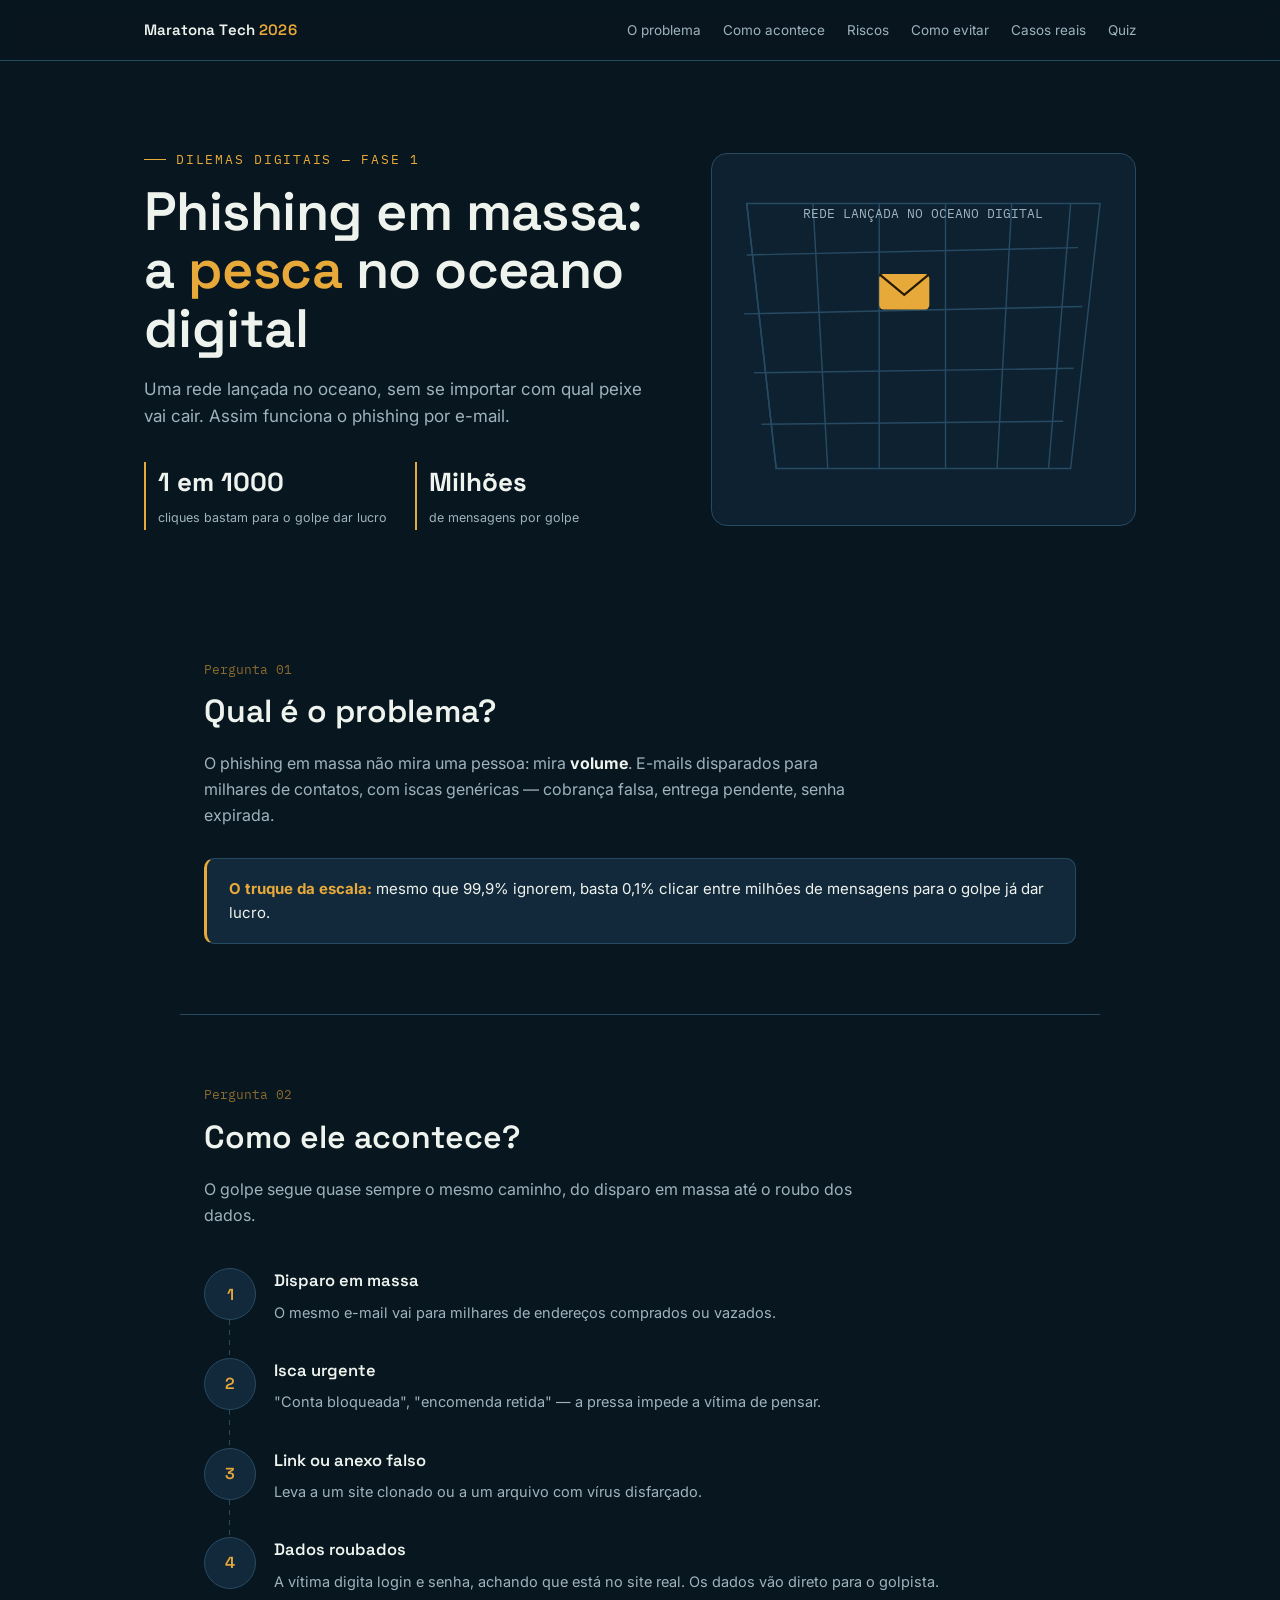
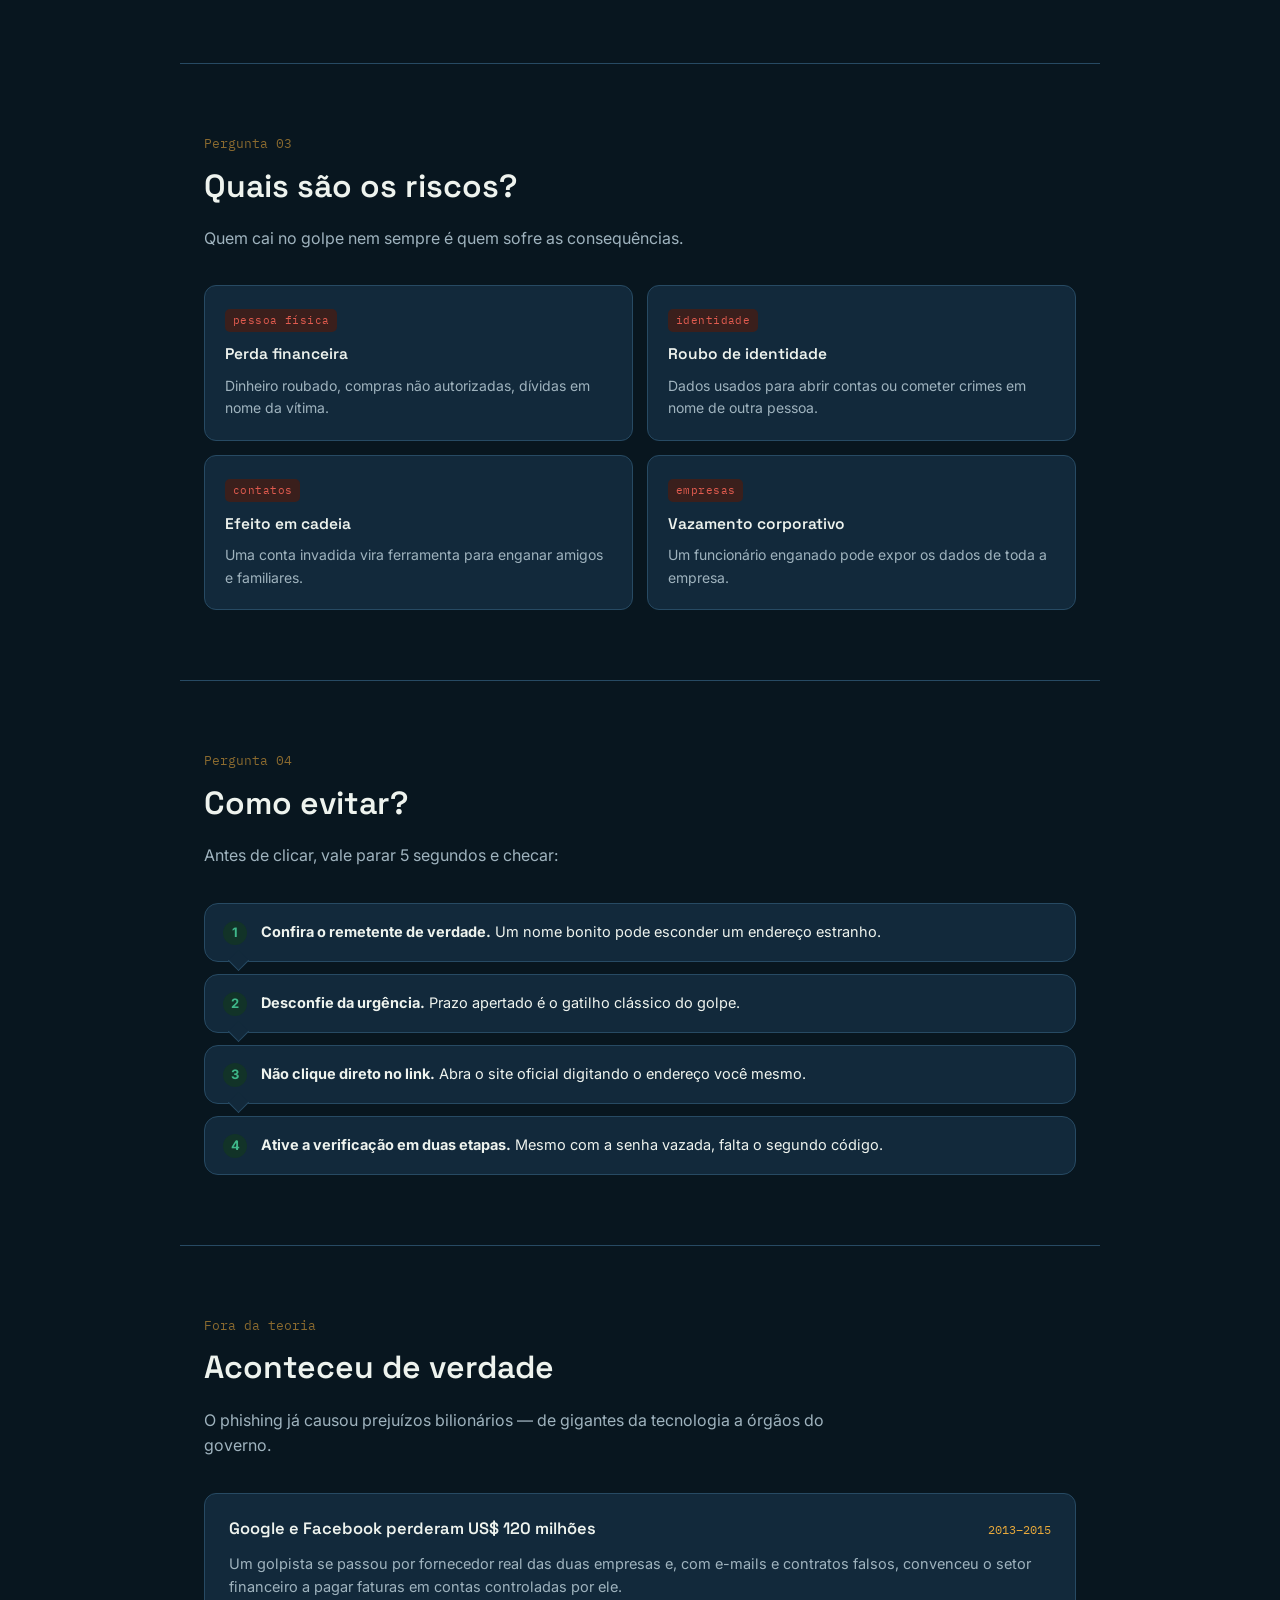
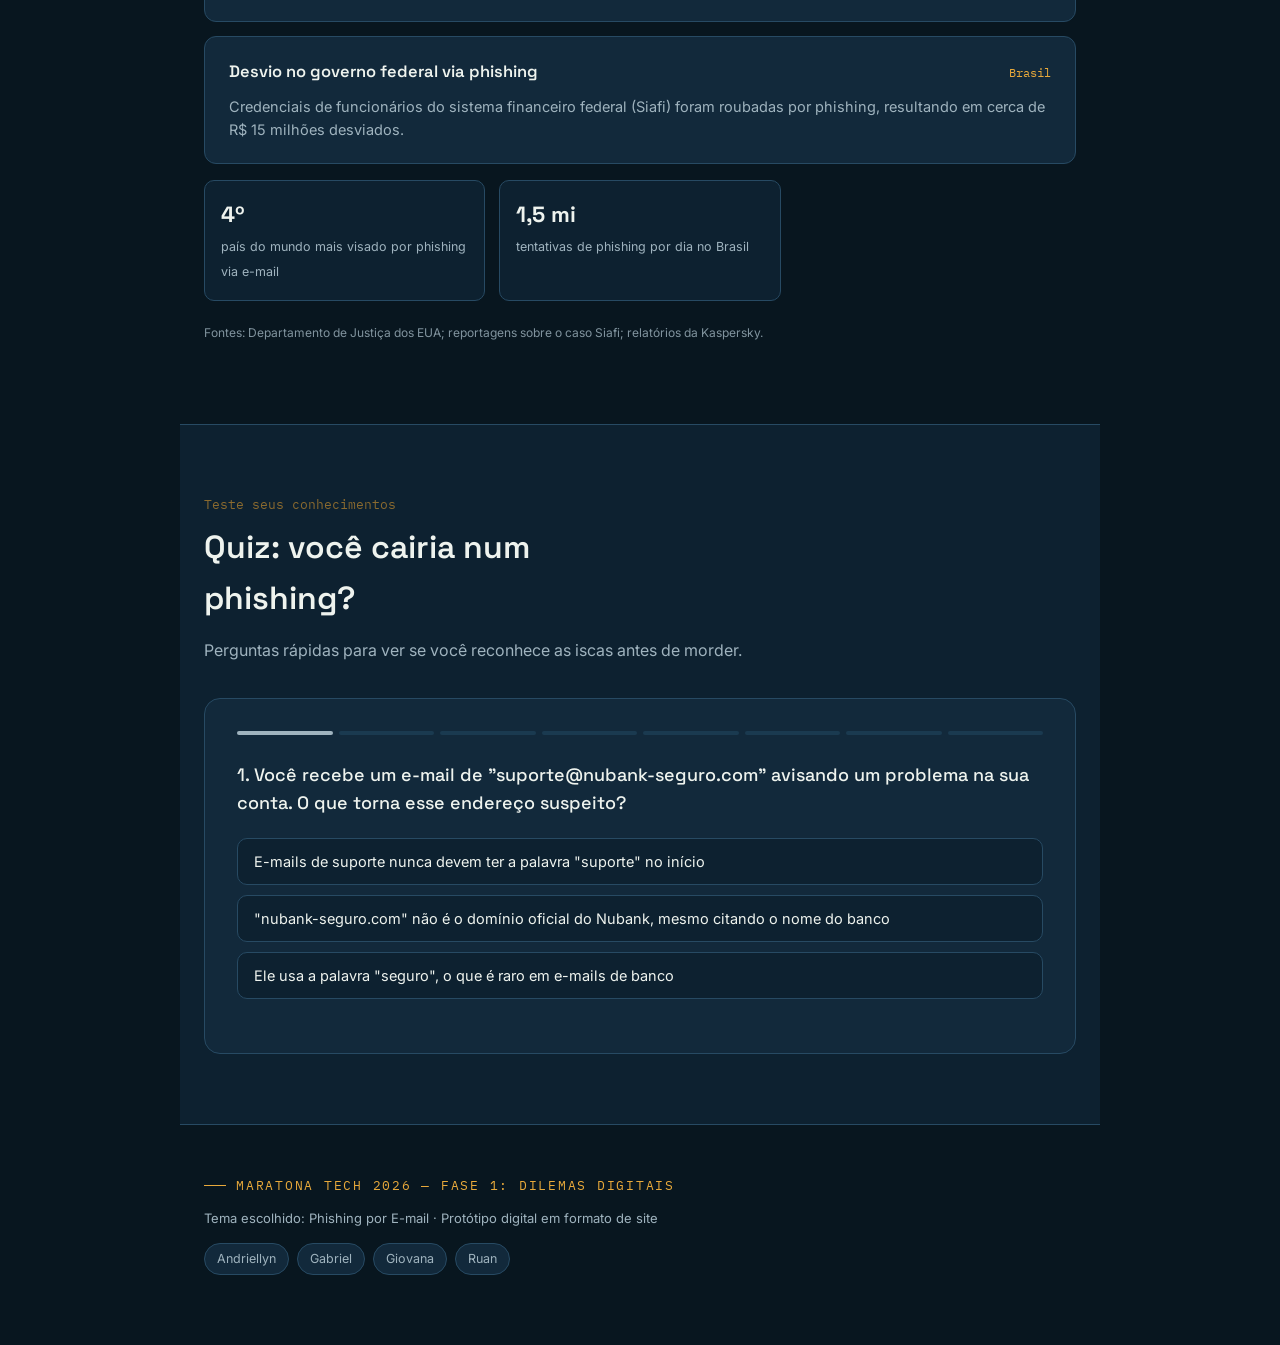
==== commit aa857e62: "Refactor index.html for improved content and structure Updated the HTML structure and content for th" ====
--- a/index.html
+++ b/index.html
@@ -30,10 +30,10 @@
     <div>
       <div class="eyebrow">Dilemas digitais — Fase 1</div>
       <h1>Phishing em massa: a <em>pesca</em> no oceano digital</h1>
-      <p class="lede">Uma rede lançada no oceano, sem se importar com qual peixe vai cair. É assim que funciona o phishing por e-mail — e é por isso que ele continua funcionando.</p>
+      <p class="lede">Uma rede lançada no oceano, sem se importar com qual peixe vai cair. Assim funciona o phishing por e-mail.</p>
       <div class="hero-stats">
-        <div class="stat"><b>1 em 1000</b><span>cliques já bastam para o golpe dar lucro</span></div>
-        <div class="stat"><b>Milhões</b><span>de mensagens disparadas por golpe</span></div>
+        <div class="stat"><b>1 em 1000</b><span>cliques bastam para o golpe dar lucro</span></div>
+        <div class="stat"><b>Milhões</b><span>de mensagens por golpe</span></div>
       </div>
     </div>
     <div class="net-box">
@@ -65,62 +65,47 @@
   <div class="q-num">Pergunta 01</div>
   <h2 class="title">Qual é o problema?</h2>
   <p class="lead-text">
-    O phishing em massa não mira em uma pessoa específica: ele mira em <b style="color:var(--foam)">volume</b>.
-    O golpista dispara e-mails, SMS (smishing) ou mensagens em redes sociais para listas gigantescas de contatos,
-    usando temas universais — cobranças falsas de banco, entregas pendentes dos Correios, promoções
-    imperdíveis ou avisos de redefinição de senha.
+    O phishing em massa não mira uma pessoa: mira <b style="color:var(--foam)">volume</b>. E-mails
+    disparados para milhares de contatos, com iscas genéricas — cobrança falsa, entrega pendente, senha expirada.
   </p>
   <div class="callout">
-    <b>O truque da escala:</b> mesmo que 99% das pessoas percebam o golpe e ignorem, se apenas 0,1% clicar,
-    o criminoso já lucra ou rouba centenas de credenciais de uma só vez. Não é preciso enganar todo mundo —
-    só precisa enganar alguém, entre milhões.
+    <b>O truque da escala:</b> mesmo que 99,9% ignorem, basta 0,1% clicar entre milhões de mensagens
+    para o golpe já dar lucro.
   </div>
 </section>
 
 <section id="acontece">
   <div class="q-num">Pergunta 02</div>
   <h2 class="title">Como ele acontece?</h2>
-  <p class="lead-text">O caminho do golpe segue quase sempre a mesma lógica, do disparo em massa até o roubo dos dados.</p>
+  <p class="lead-text">O golpe segue quase sempre o mesmo caminho, do disparo em massa até o roubo dos dados.</p>
 
   <div class="flow">
     <div class="flow-step">
       <div class="flow-num">1</div>
       <div class="flow-body">
         <h3>Disparo em massa</h3>
-        <p>O golpista envia o mesmo e-mail para milhares (ou milhões) de endereços, comprados ou vazados em bancos de dados.</p>
-        <span class="flow-tag">escala, não precisão</span>
+        <p>O mesmo e-mail vai para milhares de endereços comprados ou vazados.</p>
       </div>
     </div>
     <div class="flow-step">
       <div class="flow-num">2</div>
       <div class="flow-body">
-        <h3>Isca genérica e urgente</h3>
-        <p>O assunto cria pressão: "sua conta será bloqueada", "encomenda retida", "pagamento pendente". A urgência impede que a vítima pare para pensar.</p>
-        <span class="flow-tag">gatilho emocional</span>
+        <h3>Isca urgente</h3>
+        <p>"Conta bloqueada", "encomenda retida" — a pressa impede a vítima de pensar.</p>
       </div>
     </div>
     <div class="flow-step">
       <div class="flow-num">3</div>
       <div class="flow-body">
         <h3>Link ou anexo falso</h3>
-        <p>O e-mail leva a um site clonado (que imita banco, loja ou rede social) ou a um arquivo com vírus disfarçado.</p>
-        <span class="flow-tag">página clonada</span>
+        <p>Leva a um site clonado ou a um arquivo com vírus disfarçado.</p>
       </div>
     </div>
     <div class="flow-step">
       <div class="flow-num">4</div>
       <div class="flow-body">
-        <h3>A vítima digita seus dados</h3>
-        <p>Achando que está no site real, a pessoa insere login, senha ou dados de cartão — que vão direto para o golpista.</p>
-        <span class="flow-tag">roubo de credenciais</span>
-      </div>
-    </div>
-    <div class="flow-step">
-      <div class="flow-num">5</div>
-      <div class="flow-body">
-        <h3>Uso ou venda dos dados</h3>
-        <p>Com os dados em mãos, o criminoso invade contas, faz compras ou vende as informações a outros golpistas.</p>
-        <span class="flow-tag">lucro do golpe</span>
+        <h3>Dados roubados</h3>
+        <p>A vítima digita login e senha, achando que está no site real. Os dados vão direto para o golpista.</p>
       </div>
     </div>
   </div>
@@ -129,38 +114,28 @@
 <section id="riscos">
   <div class="q-num">Pergunta 03</div>
   <h2 class="title">Quais são os riscos?</h2>
-  <p class="lead-text">Quem cai no golpe — e quem sofre as consequências dele — nem sempre é a mesma pessoa.</p>
+  <p class="lead-text">Quem cai no golpe nem sempre é quem sofre as consequências.</p>
 
   <div class="risk-grid">
     <div class="risk-card">
       <span class="tag">pessoa física</span>
-      <h3>Perda financeira direta</h3>
-      <p>Dinheiro roubado da conta, compras não autorizadas no cartão e dívidas contraídas em nome da vítima.</p>
+      <h3>Perda financeira</h3>
+      <p>Dinheiro roubado, compras não autorizadas, dívidas em nome da vítima.</p>
     </div>
     <div class="risk-card">
       <span class="tag">identidade</span>
       <h3>Roubo de identidade</h3>
-      <p>Dados usados para abrir contas, pedir empréstimos ou cometer crimes em nome de outra pessoa.</p>
+      <p>Dados usados para abrir contas ou cometer crimes em nome de outra pessoa.</p>
     </div>
     <div class="risk-card">
       <span class="tag">contatos</span>
       <h3>Efeito em cadeia</h3>
-      <p>Uma conta de e-mail ou rede social invadida vira ferramenta para enganar familiares e amigos da vítima.</p>
-    </div>
-    <div class="risk-card">
-      <span class="tag">grupos vulneráveis</span>
-      <h3>Idosos e menos familiarizados</h3>
-      <p>Pessoas com menos intimidade com tecnologia têm mais dificuldade de identificar sites e e-mails falsos.</p>
+      <p>Uma conta invadida vira ferramenta para enganar amigos e familiares.</p>
     </div>
     <div class="risk-card">
       <span class="tag">empresas</span>
       <h3>Vazamento corporativo</h3>
-      <p>Um único funcionário enganado pode abrir a porta para o roubo de dados de toda uma empresa.</p>
-    </div>
-    <div class="risk-card">
-      <span class="tag">emocional</span>
-      <h3>Abalo psicológico</h3>
-      <p>Vergonha, culpa e perda de confiança na própria capacidade de usar a internet com segurança.</p>
+      <p>Um funcionário enganado pode expor os dados de toda a empresa.</p>
     </div>
   </div>
 </section>
@@ -168,32 +143,24 @@
 <section id="evitar">
   <div class="q-num">Pergunta 04</div>
   <h2 class="title">Como evitar?</h2>
-  <p class="lead-text">Antes de clicar em qualquer link, vale parar 5 segundos e checar estes pontos:</p>
+  <p class="lead-text">Antes de clicar, vale parar 5 segundos e checar:</p>
 
   <div class="tips">
     <div class="tip">
       <div class="check">1</div>
-      <p><b>Confira o remetente de verdade.</b> "Banco X" pode esconder um endereço estranho como contato@promo-bank123.ru — passe o mouse antes de confiar no nome.</p>
+      <p><b>Confira o remetente de verdade.</b> Um nome bonito pode esconder um endereço estranho.</p>
     </div>
     <div class="tip">
       <div class="check">2</div>
-      <p><b>Desconfie da urgência.</b> "Sua conta será bloqueada em 24h" é um clássico gatilho de pressão para você não pensar direito.</p>
+      <p><b>Desconfie da urgência.</b> Prazo apertado é o gatilho clássico do golpe.</p>
     </div>
     <div class="tip">
       <div class="check">3</div>
-      <p><b>Nunca clique direto no link do e-mail.</b> Abra o site oficial digitando o endereço você mesmo, ou use o aplicativo oficial.</p>
+      <p><b>Não clique direto no link.</b> Abra o site oficial digitando o endereço você mesmo.</p>
     </div>
     <div class="tip">
       <div class="check">4</div>
-      <p><b>Olhe o endereço do site com atenção.</b> Letras trocadas, hífens extras ou domínios estranhos (.xyz, .top) são sinais de página clonada.</p>
-    </div>
-    <div class="tip">
-      <div class="check">5</div>
-      <p><b>Ative a verificação em duas etapas.</b> Mesmo que a senha vaze, o golpista ainda precisa do segundo código para entrar.</p>
-    </div>
-    <div class="tip">
-      <div class="check">6</div>
-      <p><b>Nenhuma empresa séria pede senha por e-mail.</b> Bancos e redes sociais nunca solicitam login completo por mensagem.</p>
+      <p><b>Ative a verificação em duas etapas.</b> Mesmo com a senha vazada, falta o segundo código.</p>
     </div>
   </div>
 </section>
@@ -201,59 +168,50 @@
 <section id="casos">
   <div class="q-num">Fora da teoria</div>
   <h2 class="title">Aconteceu de verdade</h2>
-  <p class="lead-text">O phishing não é só um risco teórico de aula — já causou prejuízos bilionários e atingiu desde gigantes da tecnologia até órgãos do governo brasileiro.</p>
+  <p class="lead-text">O phishing já causou prejuízos bilionários — de gigantes da tecnologia a órgãos do governo.</p>
 
   <div class="case-list">
     <div class="case-card">
       <div class="case-head">
-        <h3>O golpe de US$ 120 milhões contra Google e Facebook</h3>
+        <h3>Google e Facebook perderam US$ 120 milhões</h3>
         <span class="case-year">2013–2015</span>
       </div>
       <p>
-        O lituano Evaldas Rimasauskas se passou por uma fabricante de hardware taiwanesa que
-        realmente prestava serviços a essas empresas. Usando e-mails falsos, contratos e notas
-        fiscais forjadas, ele convenceu os setores financeiros do Google e do Facebook a pagarem
-        faturas para contas bancárias na Europa Oriental controladas por ele.
+        Um golpista se passou por fornecedor real das duas empresas e, com e-mails e contratos falsos,
+        convenceu o setor financeiro a pagar faturas em contas controladas por ele.
       </p>
-      <span class="impact">Impacto: mais de US$ 120 milhões desviados em 2 anos, antes de ser descoberto</span>
     </div>
 
     <div class="case-card">
       <div class="case-head">
-        <h3>Desvio de recursos do governo federal via phishing</h3>
+        <h3>Desvio no governo federal via phishing</h3>
         <span class="case-year">Brasil</span>
       </div>
       <p>
-        Investigações apontaram o uso de phishing para obter, sem autorização, dados de acesso de
-        funcionários habilitados a operar o sistema financeiro do governo federal (Siafi). Com essas
-        credenciais em mãos, criminosos conseguiram desviar recursos públicos.
+        Credenciais de funcionários do sistema financeiro federal (Siafi) foram roubadas por phishing,
+        resultando em cerca de R$ 15 milhões desviados.
       </p>
-      <span class="impact">Impacto: cerca de R$ 15 milhões desviados do sistema</span>
     </div>
   </div>
 
   <div class="case-stats">
     <div class="case-stat">
       <b>4º</b>
-      <span>colocado do Brasil no ranking mundial de países mais visados por phishing via e-mail</span>
+      <span>país do mundo mais visado por phishing via e-mail</span>
     </div>
     <div class="case-stat">
       <b>1,5 mi</b>
-      <span>tentativas de phishing registradas por dia no Brasil, segundo levantamento da Kaspersky</span>
-    </div>
-    <div class="case-stat">
-      <b>1º</b>
-      <span>lugar do Brasil no ranking de golpes por link falso via WhatsApp na América Latina</span>
-    </div>
-  </div>
-
-  <p class="case-source">Fontes: Departamento de Justiça dos EUA (caso Rimasauskas); reportagens públicas sobre o caso Siafi; relatórios da Kaspersky sobre phishing na América Latina.</p>
+      <span>tentativas de phishing por dia no Brasil</span>
+    </div>
+  </div>
+
+  <p class="case-source">Fontes: Departamento de Justiça dos EUA; reportagens sobre o caso Siafi; relatórios da Kaspersky.</p>
 </section>
 
 <section id="quiz" class="quiz-section">
   <div class="q-num">Teste seus conhecimentos</div>
   <h2 class="title">Quiz: você cairia num phishing?</h2>
-  <p class="lead-text">6 perguntas rápidas para ver se você reconhece as iscas antes de morder.</p>
+  <p class="lead-text">Perguntas rápidas para ver se você reconhece as iscas antes de morder.</p>
 
   <div class="quiz-box">
     <div class="quiz-progress" id="progress"></div>
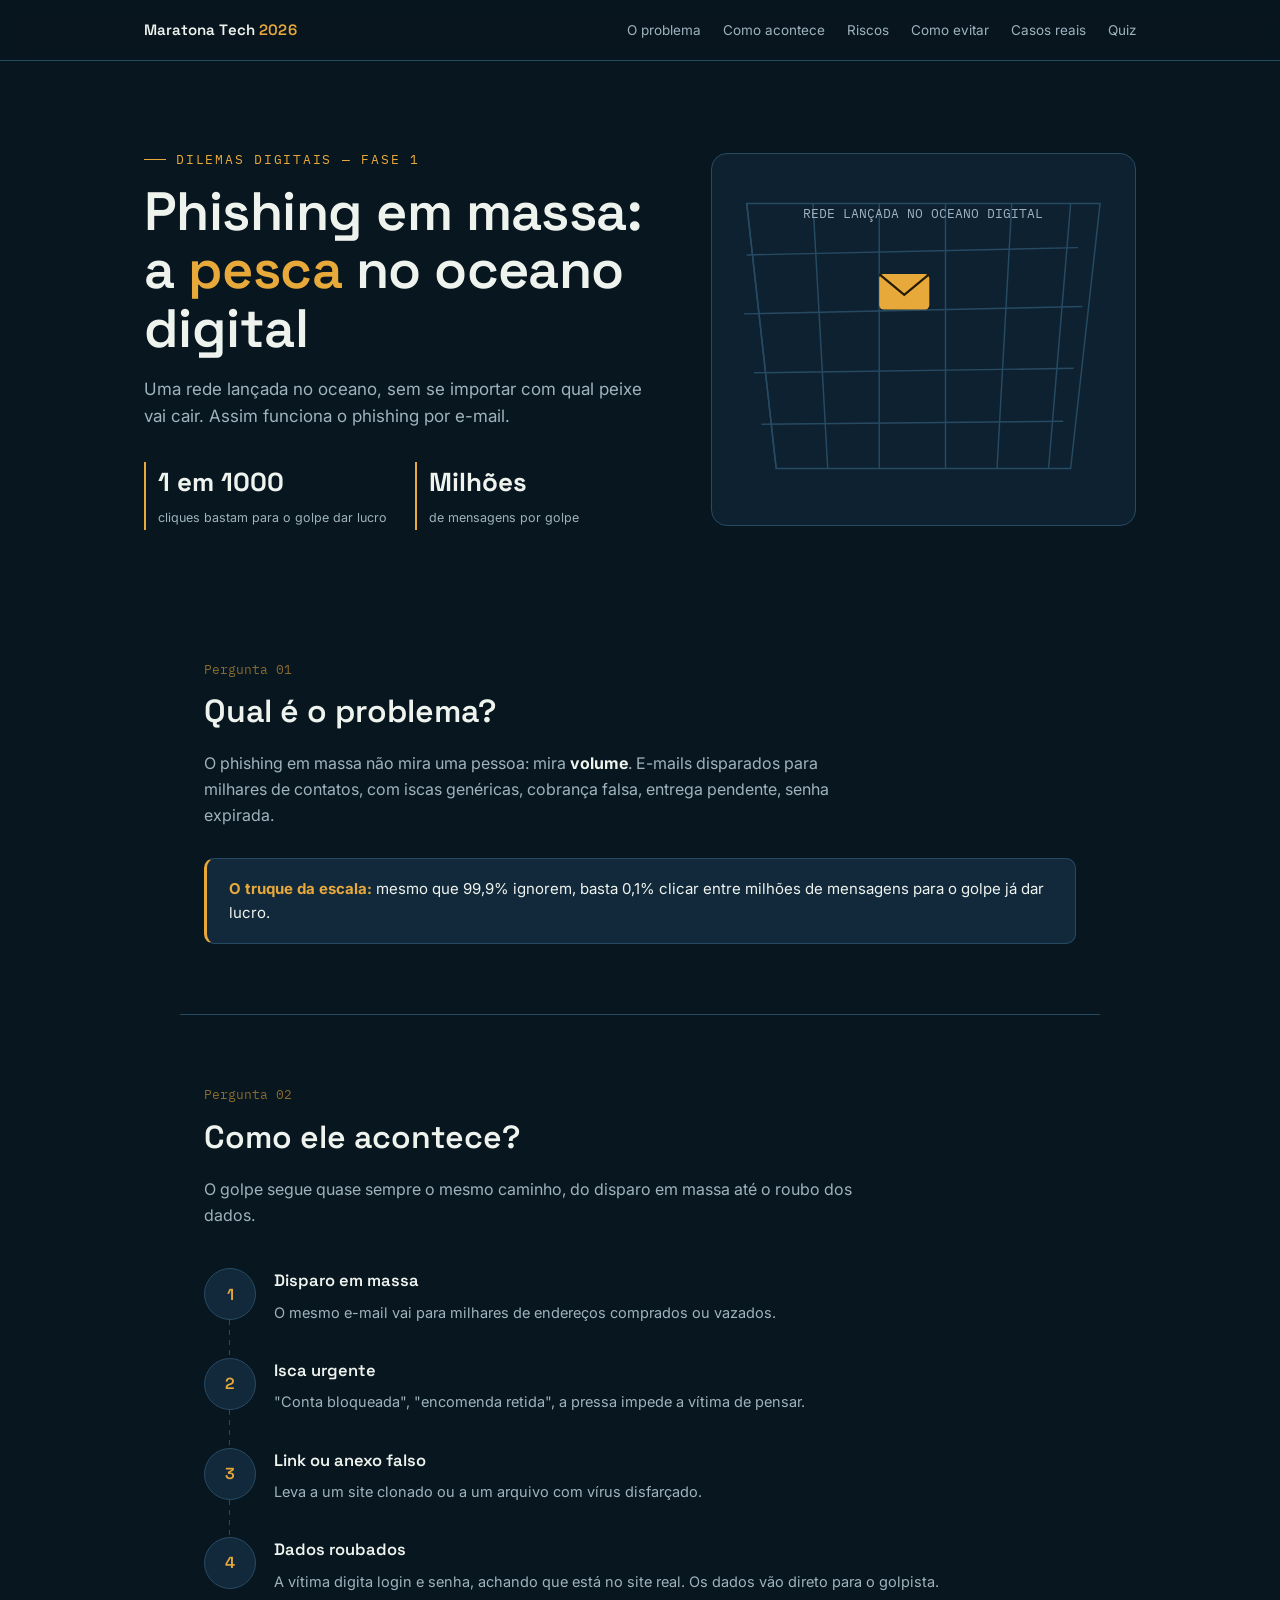
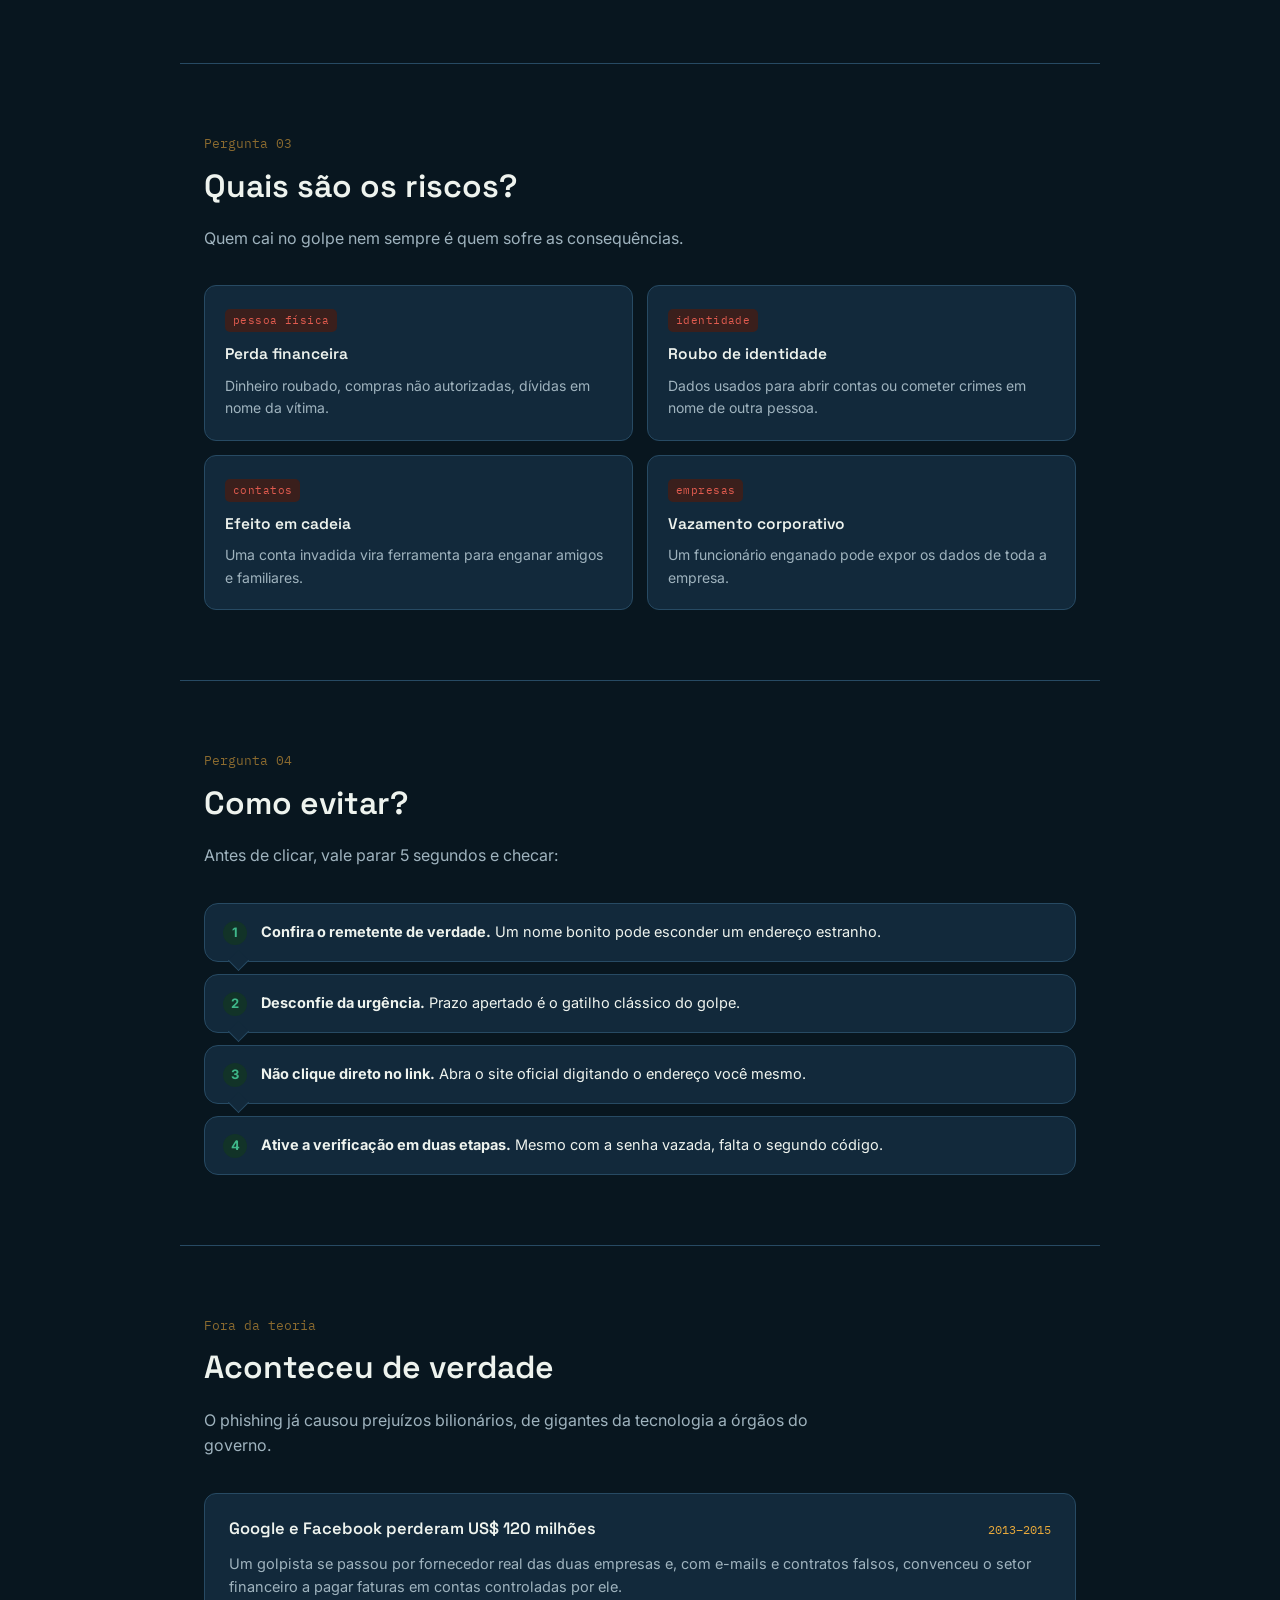
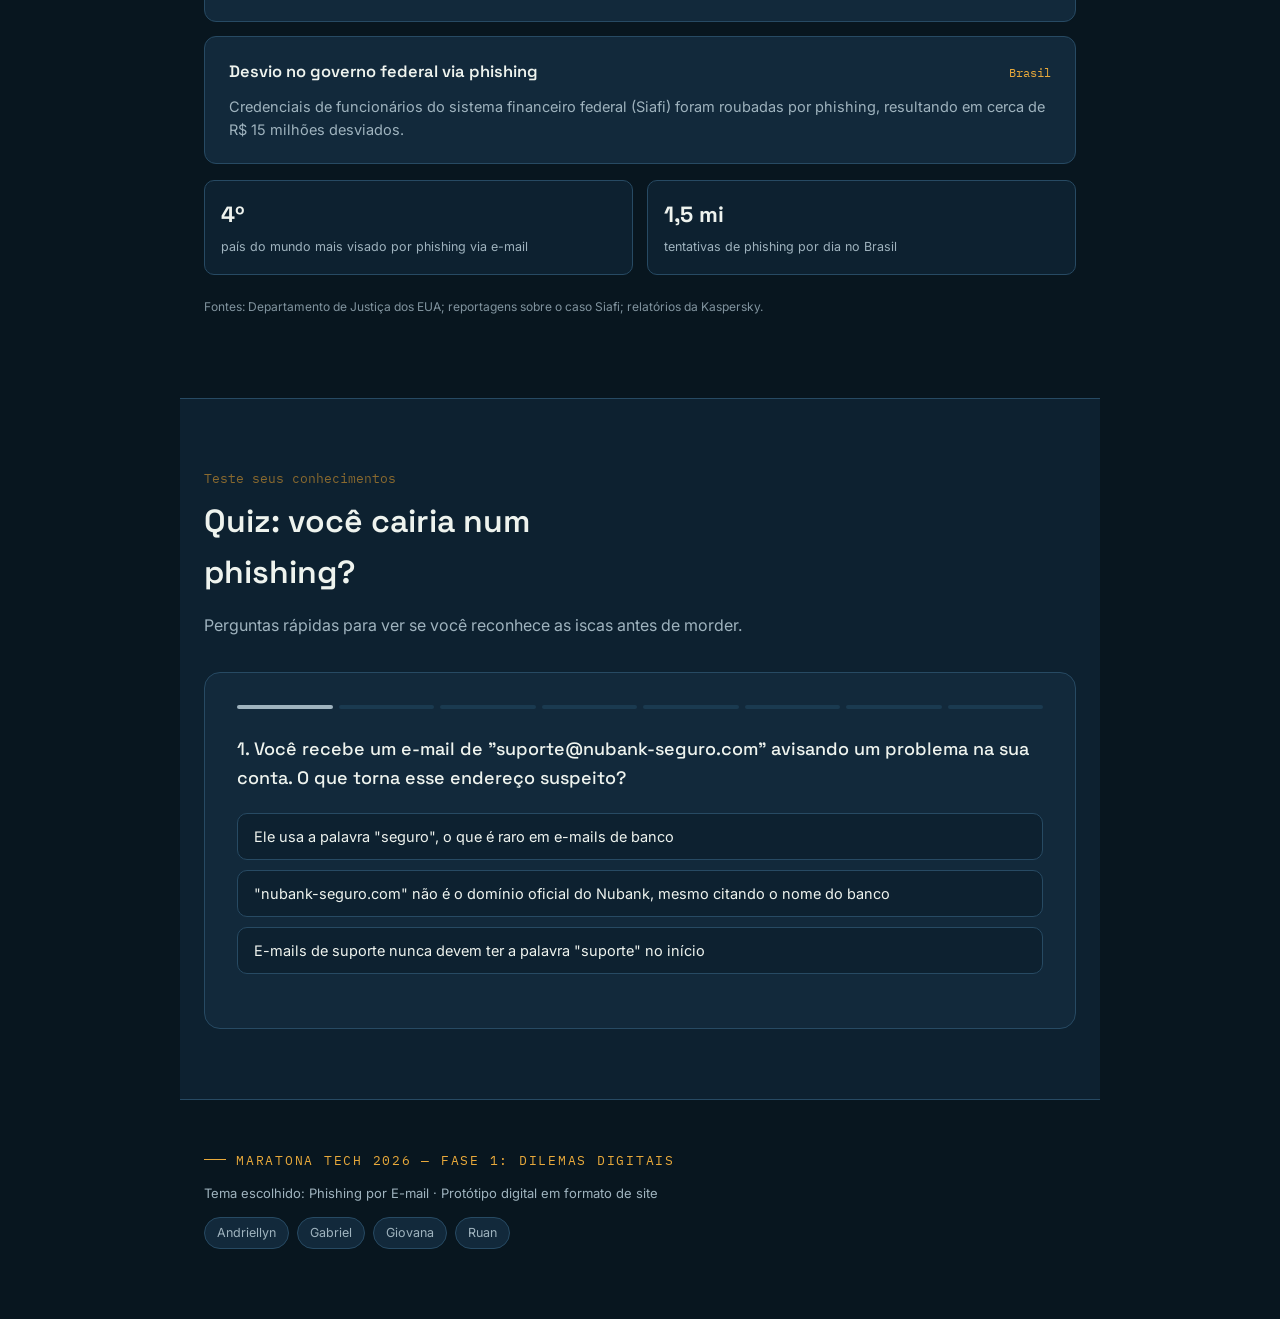
==== commit 9fd51cf9: "Restore original index.html content Restored the original content of index.html after it was removed" ====
--- a/index.html
+++ b/index.html
@@ -66,7 +66,7 @@
   <h2 class="title">Qual é o problema?</h2>
   <p class="lead-text">
     O phishing em massa não mira uma pessoa: mira <b style="color:var(--foam)">volume</b>. E-mails
-    disparados para milhares de contatos, com iscas genéricas — cobrança falsa, entrega pendente, senha expirada.
+    disparados para milhares de contatos, com iscas genéricas, cobrança falsa, entrega pendente, senha expirada.
   </p>
   <div class="callout">
     <b>O truque da escala:</b> mesmo que 99,9% ignorem, basta 0,1% clicar entre milhões de mensagens
@@ -91,7 +91,7 @@
       <div class="flow-num">2</div>
       <div class="flow-body">
         <h3>Isca urgente</h3>
-        <p>"Conta bloqueada", "encomenda retida" — a pressa impede a vítima de pensar.</p>
+        <p>"Conta bloqueada", "encomenda retida", a pressa impede a vítima de pensar.</p>
       </div>
     </div>
     <div class="flow-step">
@@ -168,7 +168,7 @@
 <section id="casos">
   <div class="q-num">Fora da teoria</div>
   <h2 class="title">Aconteceu de verdade</h2>
-  <p class="lead-text">O phishing já causou prejuízos bilionários — de gigantes da tecnologia a órgãos do governo.</p>
+  <p class="lead-text">O phishing já causou prejuízos bilionários, de gigantes da tecnologia a órgãos do governo.</p>
 
   <div class="case-list">
     <div class="case-card">
--- a/style.css
+++ b/style.css
@@ -214,7 +214,7 @@
     color:var(--danger);
   }
   .case-stats{
-    display:grid;grid-template-columns:repeat(3,1fr);gap:14px;
+    display:grid;grid-template-columns:repeat(2,1fr);gap:14px;
     margin-top:16px;
   }
   @media (max-width:640px){ .case-stats{grid-template-columns:1fr;} }
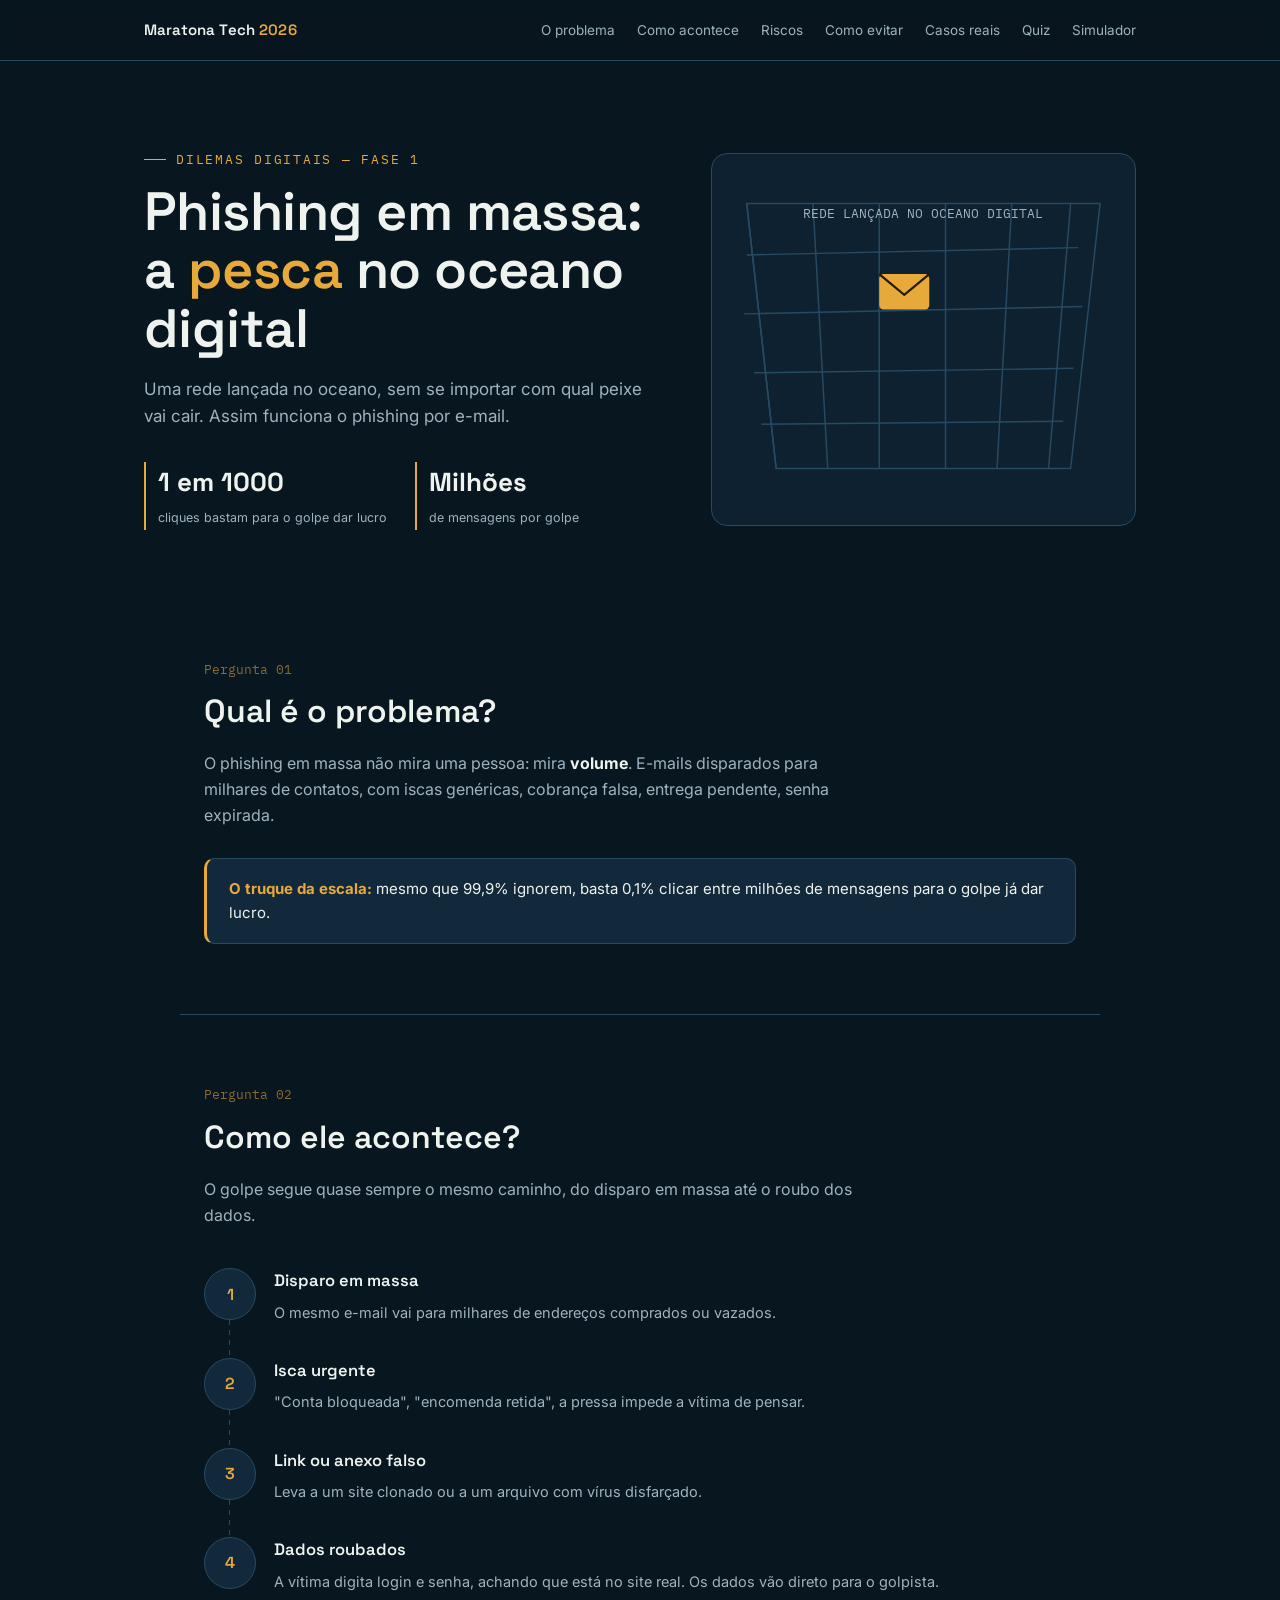
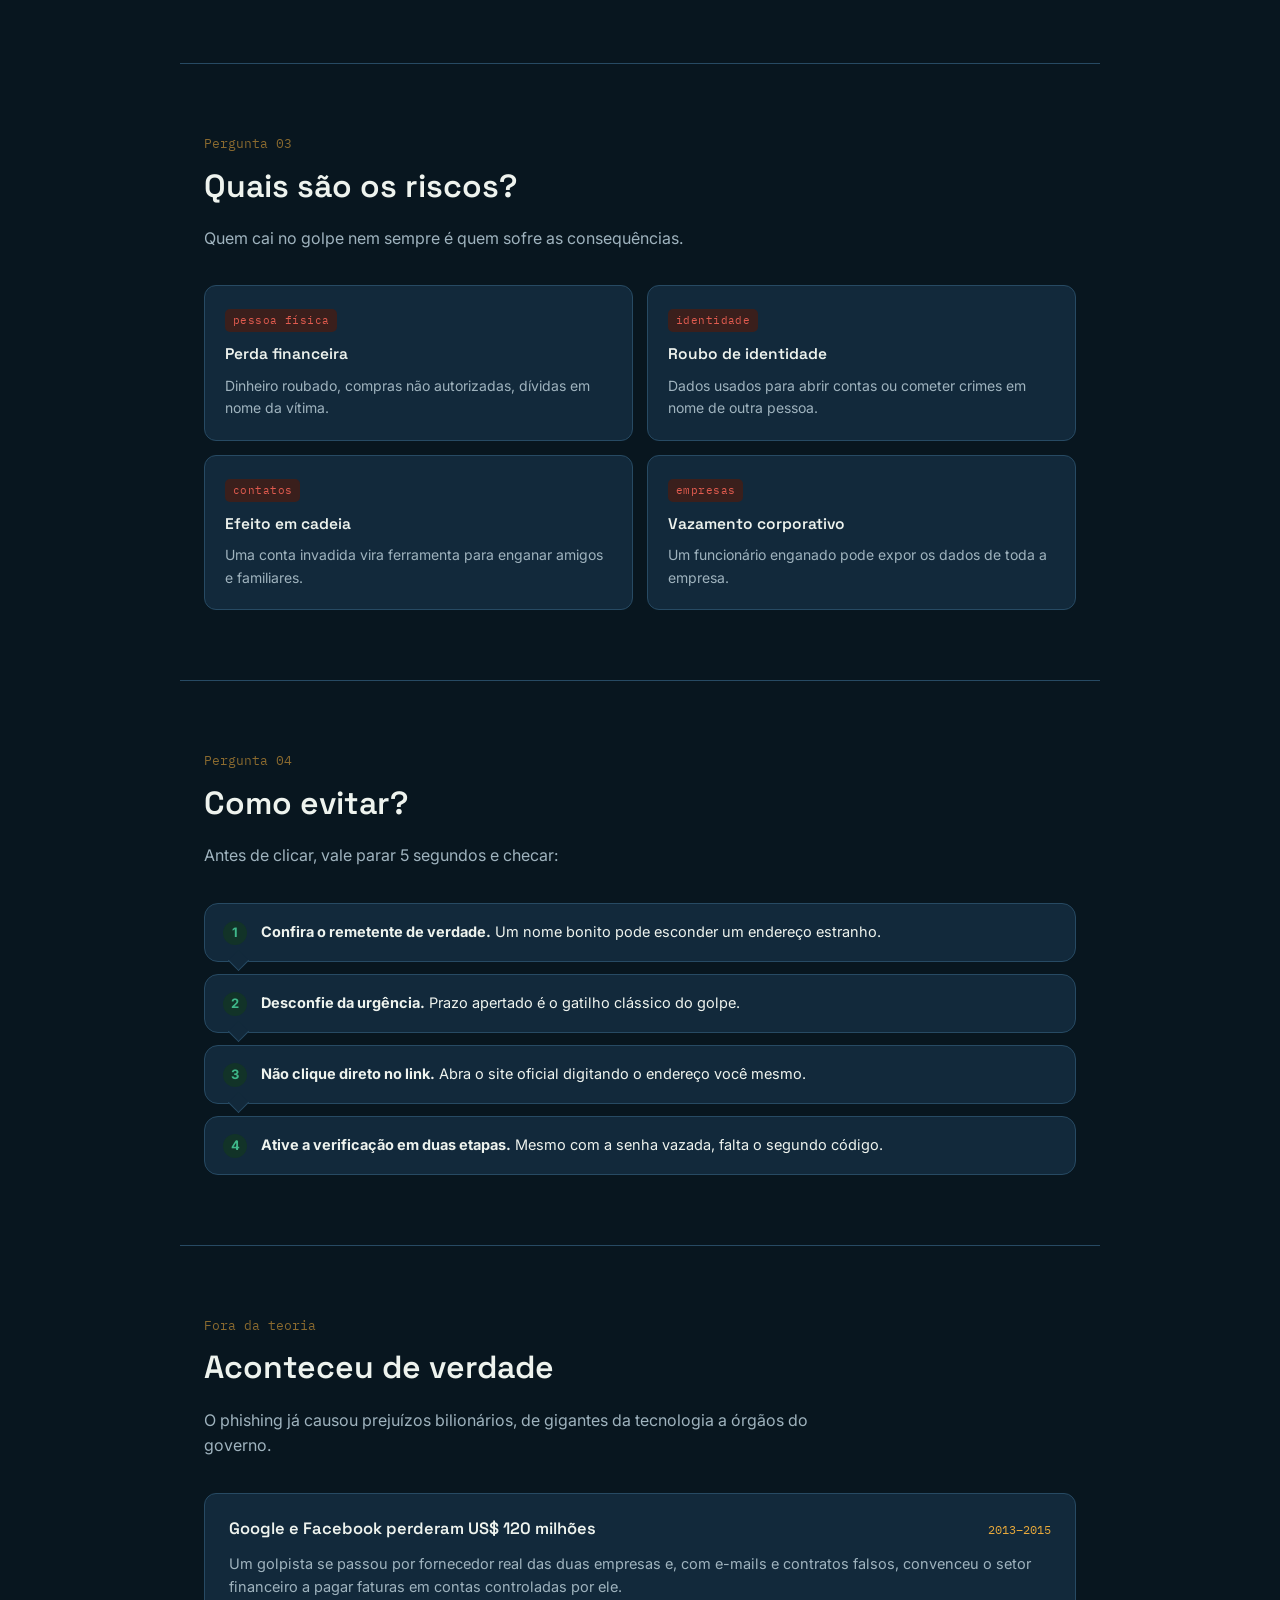
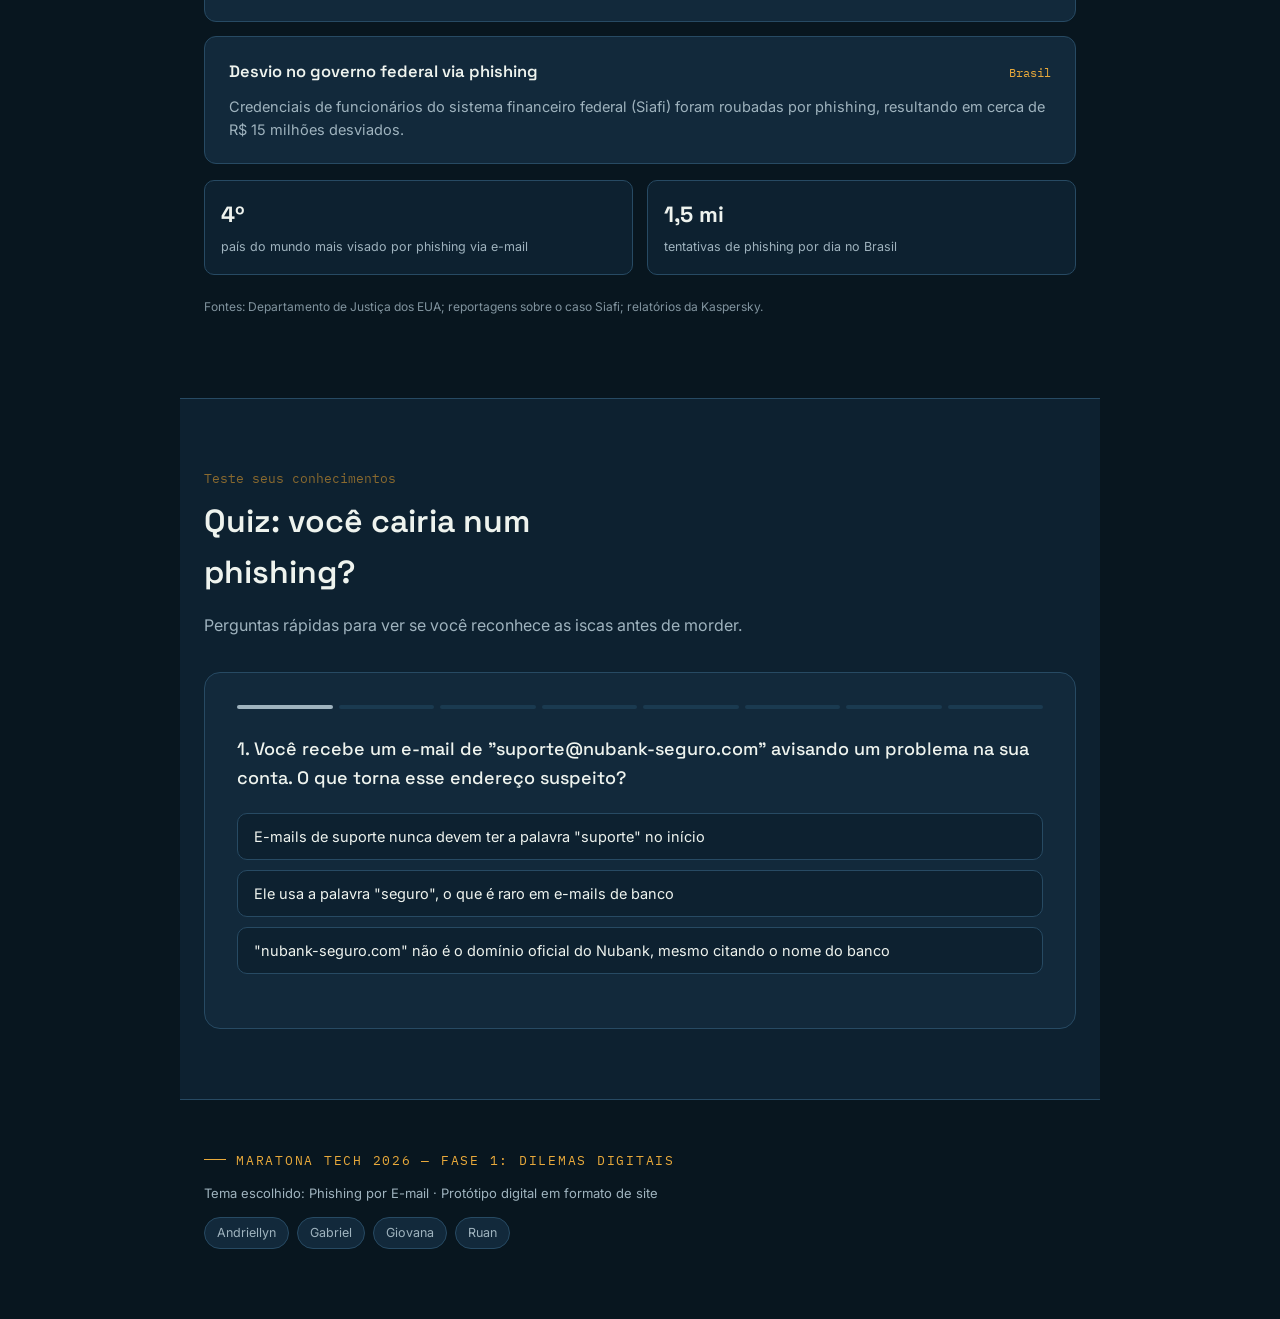
==== commit 0eb1fde6: "Sua mensagem de atualização aqui" ====
--- a/index.html
+++ b/index.html
@@ -21,6 +21,7 @@
       <li><a href="#evitar">Como evitar</a></li>
       <li><a href="#casos">Casos reais</a></li>
       <li><a href="#quiz">Quiz</a></li>
+      <li><a href="simulador.html">Simulador</a></li>
     </ul>
   </div>
 </nav>
